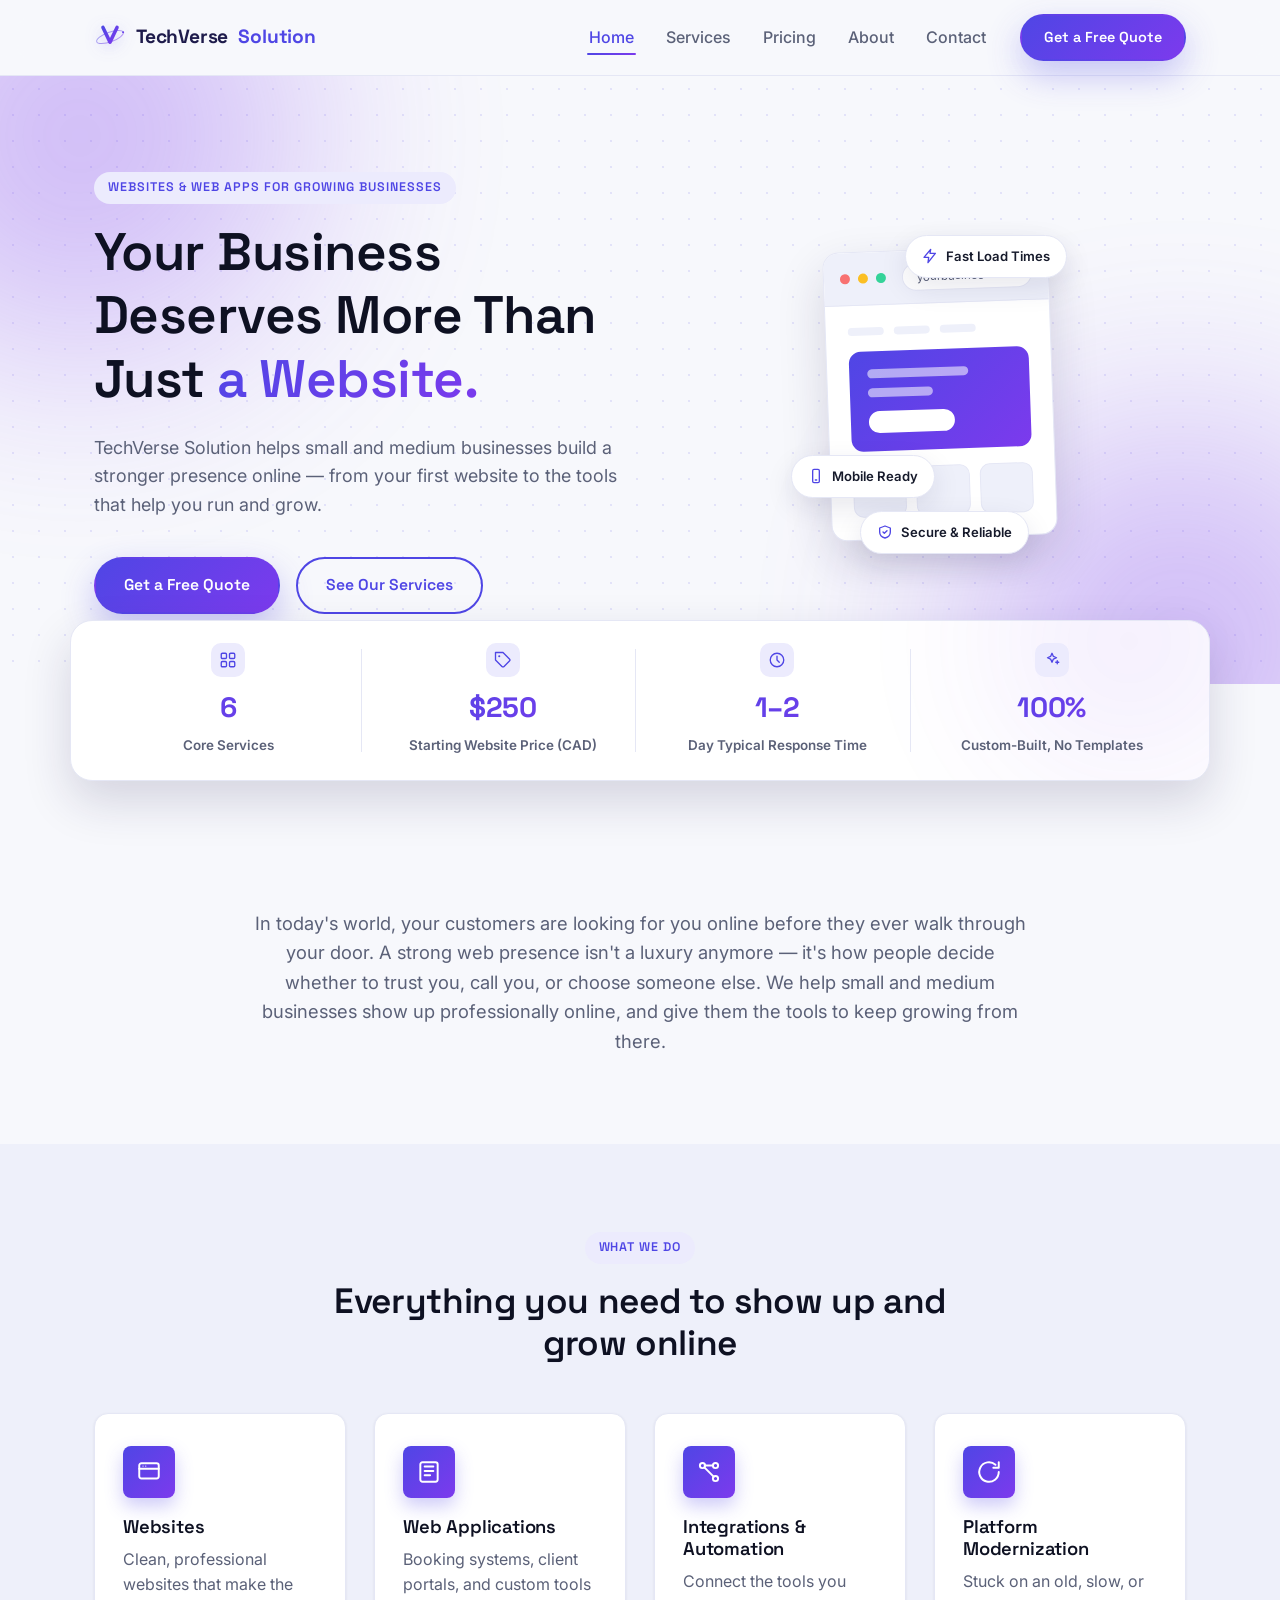
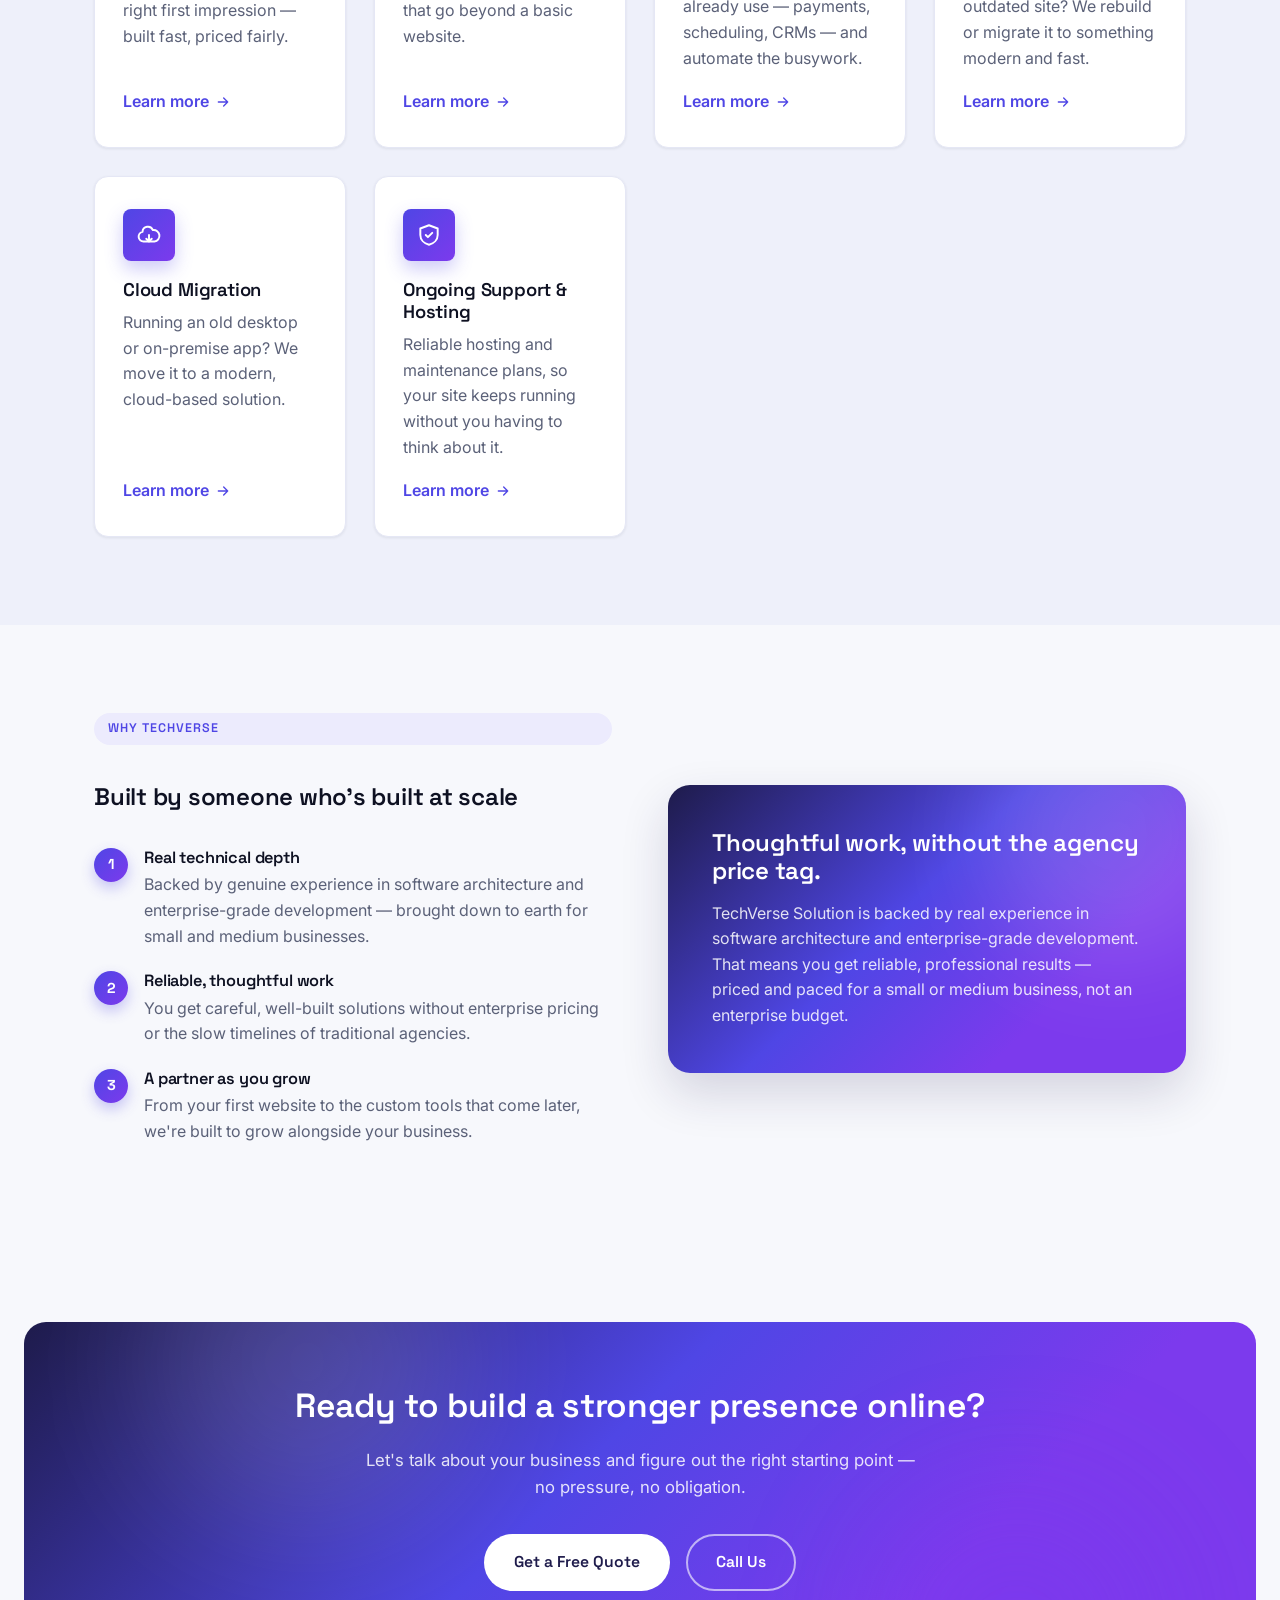
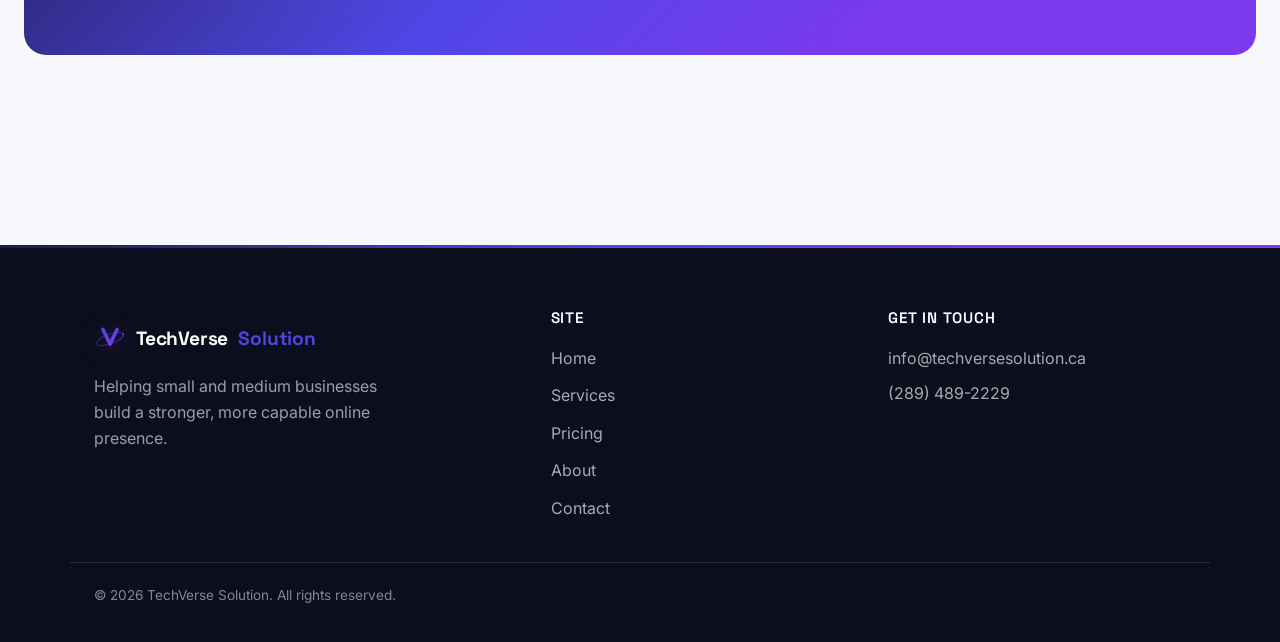
==== index.html @ d1d27abf "Initial commit: TechVerse Solution marketing site Static HTML/CSS/JS site with home, services, prici" ====
<!DOCTYPE html>
<html lang="en">
<head>
<meta charset="UTF-8" />
<script>document.documentElement.classList.add('js');</script>
<meta name="viewport" content="width=device-width, initial-scale=1.0" />
<title>TechVerse Solution | Websites &amp; Web Apps for Small Businesses</title>
<meta name="description" content="TechVerse Solution helps small and medium businesses build a stronger online presence — from professional websites to booking systems, integrations, and ongoing support." />
<link rel="preconnect" href="https://fonts.googleapis.com" />
<link rel="preconnect" href="https://fonts.gstatic.com" crossorigin />
<link href="https://fonts.googleapis.com/css2?family=Inter:wght@400;500;600;700&family=Space+Grotesk:wght@500;600;700&display=swap" rel="stylesheet" />
<link rel="stylesheet" href="css/styles.css" />
<link rel="icon" type="image/svg+xml" href="favicon.svg" />
</head>
<body>

<svg width="0" height="0" style="position:absolute" aria-hidden="true"><defs><linearGradient id="tvGrad" x1="0" y1="0" x2="1" y2="1"><stop offset="0%" stop-color="#4f46e5"/><stop offset="100%" stop-color="#7c3aed"/></linearGradient></defs></svg>

<header class="site-header">
  <div class="container header-inner">
    <a href="index.html" class="logo"><svg class="logo-icon" viewBox="0 0 100 100" fill="none" aria-hidden="true"><ellipse cx="50" cy="50" rx="44" ry="15" transform="rotate(-20 50 50)" stroke="url(#tvGrad)" stroke-width="3" opacity="0.5"/><circle cx="91" cy="35" r="3.2" fill="url(#tvGrad)"/><path d="M28,20 L50,66 L72,20" stroke="url(#tvGrad)" stroke-width="11" stroke-linecap="round" stroke-linejoin="round"/></svg>TechVerse <span>Solution</span></a>
    <button class="nav-toggle" id="navToggle" aria-label="Toggle navigation" aria-expanded="false">
      <span></span><span></span><span></span>
    </button>
    <nav class="site-nav" id="siteNav">
      <ul>
        <li><a href="index.html" class="active" aria-current="page">Home</a></li>
        <li><a href="services.html">Services</a></li>
        <li><a href="pricing.html">Pricing</a></li>
        <li><a href="about.html">About</a></li>
        <li><a href="contact.html">Contact</a></li>
      </ul>
      <a href="contact.html" class="btn btn-primary nav-cta">Get a Free Quote</a>
    </nav>
  </div>
</header>

<main>

  <!-- Hero -->
  <section class="hero">
    <div class="container hero-grid">
      <div class="hero-copy">
        <span class="eyebrow">Websites &amp; Web Apps for Growing Businesses</span>
        <h1>Your Business Deserves More Than Just <span class="text-gradient">a Website.</span></h1>
        <p class="lead">TechVerse Solution helps small and medium businesses build a stronger presence online — from your first website to the tools that help you run and grow.</p>
        <div class="cta-row">
          <a href="contact.html" class="btn btn-primary">Get a Free Quote</a>
          <a href="services.html" class="btn btn-secondary">See Our Services</a>
        </div>
      </div>
      <div class="hero-visual">
        <div class="browser-mock">
          <div class="browser-bar">
            <span class="dot dot-red"></span><span class="dot dot-yellow"></span><span class="dot dot-green"></span>
            <div class="browser-url">yourbusiness.com</div>
          </div>
          <div class="browser-body">
            <div class="mock-nav"><span></span><span></span><span></span></div>
            <div class="mock-hero">
              <div class="mock-line w-70"></div>
              <div class="mock-line w-50"></div>
              <div class="mock-btn"></div>
            </div>
            <div class="mock-grid">
              <div class="mock-card"></div>
              <div class="mock-card"></div>
              <div class="mock-card"></div>
            </div>
          </div>
        </div>
        <span class="floating-chip chip-1">
          <svg viewBox="0 0 24 24" fill="none" stroke="currentColor" stroke-width="2" stroke-linecap="round" stroke-linejoin="round"><path d="M13 2 3 14h7l-1 8 11-14h-8l1-6Z"/></svg>
          Fast Load Times
        </span>
        <span class="floating-chip chip-2">
          <svg viewBox="0 0 24 24" fill="none" stroke="currentColor" stroke-width="2" stroke-linecap="round" stroke-linejoin="round"><rect x="7" y="2" width="10" height="20" rx="2"/><path d="M11 18h2"/></svg>
          Mobile Ready
        </span>
        <span class="floating-chip chip-3">
          <svg viewBox="0 0 24 24" fill="none" stroke="currentColor" stroke-width="2" stroke-linecap="round" stroke-linejoin="round"><path d="M12 3 4 6v6c0 4.4 3.4 7.9 8 9 4.6-1.1 8-4.6 8-9V6l-8-3Z"/><path d="m9 12 2 2 4-4"/></svg>
          Secure &amp; Reliable
        </span>
      </div>
    </div>
  </section>

  <!-- Stats strip -->
  <section class="stats-strip">
    <div class="container stats-grid">
      <div class="stat">
        <div class="stat-icon">
          <svg viewBox="0 0 24 24" fill="none" stroke="currentColor" stroke-width="1.8" stroke-linecap="round" stroke-linejoin="round"><rect x="3" y="3" width="7" height="7" rx="1.5"/><rect x="14" y="3" width="7" height="7" rx="1.5"/><rect x="3" y="14" width="7" height="7" rx="1.5"/><rect x="14" y="14" width="7" height="7" rx="1.5"/></svg>
        </div>
        <span class="stat-num">6</span>
        <span class="stat-label">Core Services</span>
      </div>
      <div class="stat">
        <div class="stat-icon">
          <svg viewBox="0 0 24 24" fill="none" stroke="currentColor" stroke-width="1.8" stroke-linecap="round" stroke-linejoin="round"><path d="m20.59 13.41-7.17 7.17a2 2 0 0 1-2.83 0L2 12V2h10l8.59 8.59a2 2 0 0 1 0 2.82Z"/><circle cx="7" cy="7" r="1.4" fill="currentColor" stroke="none"/></svg>
        </div>
        <span class="stat-num">$250</span>
        <span class="stat-label">Starting Website Price (CAD)</span>
      </div>
      <div class="stat">
        <div class="stat-icon">
          <svg viewBox="0 0 24 24" fill="none" stroke="currentColor" stroke-width="1.8" stroke-linecap="round" stroke-linejoin="round"><circle cx="12" cy="12" r="9"/><path d="M12 7v5l3 3"/></svg>
        </div>
        <span class="stat-num">1–2</span>
        <span class="stat-label">Day Typical Response Time</span>
      </div>
      <div class="stat">
        <div class="stat-icon">
          <svg viewBox="0 0 24 24" fill="none" stroke="currentColor" stroke-width="1.8" stroke-linecap="round" stroke-linejoin="round"><path d="m12 3 1.9 4.3L18 9l-4.1 1.7L12 15l-1.9-4.3L6 9l4.1-1.7L12 3Z"/><path d="M19 13v4M17 15h4"/></svg>
        </div>
        <span class="stat-num">100%</span>
        <span class="stat-label">Custom-Built, No Templates</span>
      </div>
    </div>
  </section>

  <!-- Intro -->
  <section class="intro">
    <div class="container">
      <p>In today's world, your customers are looking for you online before they ever walk through your door. A strong web presence isn't a luxury anymore — it's how people decide whether to trust you, call you, or choose someone else. We help small and medium businesses show up professionally online, and give them the tools to keep growing from there.</p>
    </div>
  </section>

  <!-- Services overview -->
  <section class="section-alt">
    <div class="container">
      <div class="section-head">
        <span class="eyebrow">What We Do</span>
        <h2>Everything you need to show up and grow online</h2>
      </div>
      <div class="card-grid">

        <a href="services.html#website-design" class="card">
          <div class="card-icon">
            <svg viewBox="0 0 24 24" fill="none" stroke="currentColor" stroke-width="1.8" stroke-linecap="round" stroke-linejoin="round"><rect x="3" y="4" width="18" height="14" rx="2"/><path d="M3 9h18"/><circle cx="6.5" cy="6.5" r="0.6" fill="currentColor" stroke="none"/><circle cx="9" cy="6.5" r="0.6" fill="currentColor" stroke="none"/></svg>
          </div>
          <h3>Websites</h3>
          <p>Clean, professional websites that make the right first impression — built fast, priced fairly.</p>
          <span class="card-link">Learn more <svg viewBox="0 0 24 24" fill="none" stroke="currentColor" stroke-width="2" stroke-linecap="round" stroke-linejoin="round"><path d="M5 12h14M13 6l6 6-6 6"/></svg></span>
        </a>

        <a href="services.html#web-applications" class="card">
          <div class="card-icon">
            <svg viewBox="0 0 24 24" fill="none" stroke="currentColor" stroke-width="1.8" stroke-linecap="round" stroke-linejoin="round"><rect x="4" y="3" width="16" height="18" rx="2"/><path d="M8 7h8M8 11h8M8 15h5"/></svg>
          </div>
          <h3>Web Applications</h3>
          <p>Booking systems, client portals, and custom tools that go beyond a basic website.</p>
          <span class="card-link">Learn more <svg viewBox="0 0 24 24" fill="none" stroke="currentColor" stroke-width="2" stroke-linecap="round" stroke-linejoin="round"><path d="M5 12h14M13 6l6 6-6 6"/></svg></span>
        </a>

        <a href="services.html#integrations-automation" class="card">
          <div class="card-icon">
            <svg viewBox="0 0 24 24" fill="none" stroke="currentColor" stroke-width="1.8" stroke-linecap="round" stroke-linejoin="round"><circle cx="6" cy="6" r="2.4"/><circle cx="18" cy="18" r="2.4"/><path d="M7.7 7.7 16.3 16.3"/><circle cx="18" cy="6" r="2.4"/><path d="M8 6h7.6"/></svg>
          </div>
          <h3>Integrations &amp; Automation</h3>
          <p>Connect the tools you already use — payments, scheduling, CRMs — and automate the busywork.</p>
          <span class="card-link">Learn more <svg viewBox="0 0 24 24" fill="none" stroke="currentColor" stroke-width="2" stroke-linecap="round" stroke-linejoin="round"><path d="M5 12h14M13 6l6 6-6 6"/></svg></span>
        </a>

        <a href="services.html#modernization" class="card">
          <div class="card-icon">
            <svg viewBox="0 0 24 24" fill="none" stroke="currentColor" stroke-width="1.8" stroke-linecap="round" stroke-linejoin="round"><path d="M21 12a9 9 0 1 1-3-6.7"/><path d="M21 3v5h-5"/></svg>
          </div>
          <h3>Platform Modernization</h3>
          <p>Stuck on an old, slow, or outdated site? We rebuild or migrate it to something modern and fast.</p>
          <span class="card-link">Learn more <svg viewBox="0 0 24 24" fill="none" stroke="currentColor" stroke-width="2" stroke-linecap="round" stroke-linejoin="round"><path d="M5 12h14M13 6l6 6-6 6"/></svg></span>
        </a>

        <a href="services.html#cloud-migration" class="card">
          <div class="card-icon">
            <svg viewBox="0 0 24 24" fill="none" stroke="currentColor" stroke-width="1.8" stroke-linecap="round" stroke-linejoin="round"><path d="M7 18a4.5 4.5 0 0 1-1-8.9 5 5 0 0 1 9.6-1.7A4 4 0 0 1 17 18H7Z"/><path d="M12 12v6M9.5 15.5 12 18l2.5-2.5"/></svg>
          </div>
          <h3>Cloud Migration</h3>
          <p>Running an old desktop or on-premise app? We move it to a modern, cloud-based solution.</p>
          <span class="card-link">Learn more <svg viewBox="0 0 24 24" fill="none" stroke="currentColor" stroke-width="2" stroke-linecap="round" stroke-linejoin="round"><path d="M5 12h14M13 6l6 6-6 6"/></svg></span>
        </a>

        <a href="services.html#hosting-maintenance" class="card">
          <div class="card-icon">
            <svg viewBox="0 0 24 24" fill="none" stroke="currentColor" stroke-width="1.8" stroke-linecap="round" stroke-linejoin="round"><path d="M12 3 4 6v6c0 4.4 3.4 7.9 8 9 4.6-1.1 8-4.6 8-9V6l-8-3Z"/><path d="m9 12 2 2 4-4"/></svg>
          </div>
          <h3>Ongoing Support &amp; Hosting</h3>
          <p>Reliable hosting and maintenance plans, so your site keeps running without you having to think about it.</p>
          <span class="card-link">Learn more <svg viewBox="0 0 24 24" fill="none" stroke="currentColor" stroke-width="2" stroke-linecap="round" stroke-linejoin="round"><path d="M5 12h14M13 6l6 6-6 6"/></svg></span>
        </a>

      </div>
    </div>
  </section>

  <!-- Why TechVerse -->
  <section>
    <div class="container">
      <div class="why-block">
        <div class="why-list">
          <span class="eyebrow">Why TechVerse</span>
          <h2>Built by someone who's built at scale</h2>
          <div class="item">
            <span class="num">1</span>
            <div>
              <h4>Real technical depth</h4>
              <p>Backed by genuine experience in software architecture and enterprise-grade development — brought down to earth for small and medium businesses.</p>
            </div>
          </div>
          <div class="item">
            <span class="num">2</span>
            <div>
              <h4>Reliable, thoughtful work</h4>
              <p>You get careful, well-built solutions without enterprise pricing or the slow timelines of traditional agencies.</p>
            </div>
          </div>
          <div class="item">
            <span class="num">3</span>
            <div>
              <h4>A partner as you grow</h4>
              <p>From your first website to the custom tools that come later, we're built to grow alongside your business.</p>
            </div>
          </div>
        </div>
        <div class="panel">
          <h3>Thoughtful work, without the agency price tag.</h3>
          <p>TechVerse Solution is backed by real experience in software architecture and enterprise-grade development. That means you get reliable, professional results — priced and paced for a small or medium business, not an enterprise budget.</p>
        </div>
      </div>
    </div>
  </section>

  <!-- Closing CTA -->
  <section class="cta-section">
    <div class="cta-banner">
      <h2>Ready to build a stronger presence online?</h2>
      <p>Let's talk about your business and figure out the right starting point — no pressure, no obligation.</p>
      <div class="cta-row">
        <a href="contact.html" class="btn btn-on-dark">Get a Free Quote</a>
        <a href="tel:+12894892229" class="btn btn-outline-on-dark">Call Us</a>
      </div>
    </div>
  </section>

</main>

<footer class="site-footer">
  <div class="container footer-inner">
    <div class="footer-brand">
      <p class="logo"><svg class="logo-icon" viewBox="0 0 100 100" fill="none" aria-hidden="true"><ellipse cx="50" cy="50" rx="44" ry="15" transform="rotate(-20 50 50)" stroke="url(#tvGrad)" stroke-width="3" opacity="0.5"/><circle cx="91" cy="35" r="3.2" fill="url(#tvGrad)"/><path d="M28,20 L50,66 L72,20" stroke="url(#tvGrad)" stroke-width="11" stroke-linecap="round" stroke-linejoin="round"/></svg>TechVerse <span>Solution</span></p>
      <p>Helping small and medium businesses build a stronger, more capable online presence.</p>
    </div>
    <div class="footer-links">
      <h3>Site</h3>
      <ul>
        <li><a href="index.html">Home</a></li>
        <li><a href="services.html">Services</a></li>
        <li><a href="pricing.html">Pricing</a></li>
        <li><a href="about.html">About</a></li>
        <li><a href="contact.html">Contact</a></li>
      </ul>
    </div>
    <div class="footer-contact">
      <h3>Get in Touch</h3>
      <p><a href="mailto:info@techversesolution.ca">info@techversesolution.ca</a></p>
      <p><a href="tel:+12894892229">(289) 489-2229</a></p>
    </div>
  </div>
  <div class="footer-bottom container">
    <p>&copy; <span id="year"></span> TechVerse Solution. All rights reserved.</p>
  </div>
</footer>

<script src="js/main.js"></script>
</body>
</html>
---- css/styles.css ----
/* ============================================
   TechVerse Solution — Shared Stylesheet
   ============================================ */

:root {
  /* Colors */
  --color-bg: #f7f8fc;
  --color-bg-alt: #eef0fa;
  --color-surface: #ffffff;
  --color-text: #161a2b;
  --color-text-muted: #5b6178;

  --color-primary: #4f46e5;
  --color-primary-2: #7c3aed;
  --color-primary-dark: #1e1b4b;
  --color-primary-light: #ecebfd;

  --color-accent: var(--color-primary);
  --color-accent-2: var(--color-primary-2);
  --color-accent-dark: var(--color-primary);

  --color-border: #e5e7f5;

  --gradient-primary: linear-gradient(135deg, var(--color-primary), var(--color-primary-2));
  --gradient-accent: linear-gradient(135deg, var(--color-accent), var(--color-accent-2));
  --gradient-hero: linear-gradient(135deg, var(--color-primary-dark) 0%, var(--color-primary) 45%, var(--color-primary-2) 75%, var(--color-accent-2) 100%);

  --dark-bg: #0b0e1c;

  /* Type */
  --font-heading: "Space Grotesk", "Segoe UI", sans-serif;
  --font-body: "Inter", "Segoe UI", sans-serif;

  /* Layout */
  --container-width: 1140px;
  --radius-sm: 8px;
  --radius: 14px;
  --radius-lg: 22px;
  --shadow-sm: 0 1px 3px rgba(15, 23, 42, 0.08);
  --shadow: 0 10px 28px rgba(30, 27, 75, 0.1);
  --shadow-lg: 0 20px 48px rgba(30, 27, 75, 0.16);
  --shadow-glow-primary: 0 14px 34px rgba(79, 70, 229, 0.3);
  --shadow-glow-accent: 0 14px 34px rgba(79, 70, 229, 0.3);
  --header-height: 76px;
}

/* ---------- Reset ---------- */
*,
*::before,
*::after {
  box-sizing: border-box;
}

html {
  scroll-behavior: smooth;
  scroll-padding-top: calc(var(--header-height) + 16px);
}

body {
  margin: 0;
  font-family: var(--font-body);
  color: var(--color-text);
  background: var(--color-bg);
  line-height: 1.6;
  -webkit-font-smoothing: antialiased;
}

img {
  max-width: 100%;
  display: block;
}

a {
  color: inherit;
  text-decoration: none;
}

ul {
  margin: 0;
  padding: 0;
  list-style: none;
}

h1, h2, h3, h4 {
  font-family: var(--font-heading);
  font-weight: 600;
  line-height: 1.2;
  letter-spacing: -0.01em;
  margin: 0 0 0.6em;
  color: #0e1122;
}

p {
  margin: 0 0 1em;
}

button {
  font-family: inherit;
}

.container {
  width: 100%;
  max-width: var(--container-width);
  margin: 0 auto;
  padding: 0 24px;
}

section {
  padding: 88px 0;
}

.section-alt {
  background: var(--color-bg-alt);
}

.section-head {
  max-width: 680px;
  margin: 0 auto 48px;
  text-align: center;
}

.section-head h2 {
  font-size: clamp(1.6rem, 3vw, 2.2rem);
}

.section-head p {
  color: var(--color-text-muted);
  font-size: 1.05rem;
  margin-bottom: 0;
}

.eyebrow {
  display: inline-block;
  font-family: var(--font-heading);
  font-size: 0.78rem;
  font-weight: 600;
  letter-spacing: 0.08em;
  text-transform: uppercase;
  color: var(--color-primary);
  background: var(--color-primary-light);
  padding: 6px 14px;
  border-radius: 999px;
  margin-bottom: 16px;
}

.text-gradient {
  background: var(--gradient-primary);
  -webkit-background-clip: text;
  background-clip: text;
  color: transparent;
}

/* ---------- Reveal-on-scroll (progressive enhancement) ---------- */
.js .reveal {
  opacity: 0;
  transform: translateY(28px);
  transition: opacity 0.7s cubic-bezier(0.16, 1, 0.3, 1), transform 0.7s cubic-bezier(0.16, 1, 0.3, 1);
}

.js .reveal.is-visible {
  opacity: 1;
  transform: translateY(0);
}

@media (prefers-reduced-motion: reduce) {
  *, *::before, *::after {
    animation-duration: 0.01ms !important;
    animation-iteration-count: 1 !important;
    transition-duration: 0.01ms !important;
    scroll-behavior: auto !important;
  }
}

/* ---------- Buttons ---------- */
.btn {
  position: relative;
  isolation: isolate;
  overflow: hidden;
  display: inline-flex;
  align-items: center;
  justify-content: center;
  gap: 8px;
  padding: 14px 28px;
  border-radius: 999px;
  font-family: var(--font-heading);
  font-weight: 600;
  font-size: 0.98rem;
  border: 2px solid transparent;
  cursor: pointer;
  transition: transform 0.15s ease, box-shadow 0.15s ease, background 0.15s ease, color 0.15s ease, border-color 0.15s ease;
  white-space: nowrap;
}

.btn::after {
  content: "";
  position: absolute;
  top: 0;
  left: -75%;
  width: 50%;
  height: 100%;
  background: linear-gradient(120deg, transparent, rgba(255, 255, 255, 0.55), transparent);
  transform: skewX(-20deg);
  transition: left 0.65s ease;
  z-index: 1;
}

.btn:hover::after {
  left: 130%;
}

.btn:hover {
  transform: translateY(-2px);
}

.btn-primary {
  background: var(--gradient-accent);
  color: #ffffff;
  box-shadow: var(--shadow-glow-accent);
}

.btn-primary:hover {
  box-shadow: 0 18px 40px rgba(79, 70, 229, 0.38);
}

.btn-secondary {
  background: transparent;
  color: var(--color-primary);
  border-color: var(--color-primary);
}

.btn-secondary:hover {
  background: var(--color-primary);
  color: #ffffff;
  box-shadow: var(--shadow-glow-primary);
}

.btn-on-dark {
  background: #ffffff;
  color: var(--color-primary-dark);
}

.btn-on-dark:hover {
  background: var(--color-bg-alt);
}

.btn-outline-on-dark {
  background: transparent;
  color: #ffffff;
  border-color: rgba(255, 255, 255, 0.6);
}

.btn-outline-on-dark:hover {
  background: rgba(255, 255, 255, 0.12);
  border-color: #ffffff;
}

.btn-block {
  width: 100%;
}

.cta-row {
  display: flex;
  flex-wrap: wrap;
  gap: 16px;
}

/* ---------- Header ---------- */
.site-header {
  position: sticky;
  top: 0;
  z-index: 100;
  background: rgba(247, 248, 252, 0.86);
  backdrop-filter: saturate(180%) blur(14px);
  border-bottom: 1px solid var(--color-border);
  height: var(--header-height);
  display: flex;
  align-items: center;
}

.header-inner {
  display: flex;
  align-items: center;
  justify-content: space-between;
  gap: 24px;
}

.logo {
  display: flex;
  align-items: center;
  gap: 10px;
  font-family: var(--font-heading);
  font-weight: 700;
  font-size: 1.2rem;
  color: var(--color-primary-dark);
  letter-spacing: -0.01em;
}

.logo span {
  color: var(--color-accent-dark);
}

.logo-icon {
  width: 32px;
  height: 32px;
  flex-shrink: 0;
  filter: drop-shadow(0 3px 8px rgba(79, 70, 229, 0.3));
}

.site-footer .logo-icon {
  filter: drop-shadow(0 4px 12px rgba(124, 58, 237, 0.45));
}

.site-nav {
  display: flex;
  align-items: center;
  gap: 32px;
}

.site-nav ul {
  display: flex;
  gap: 28px;
}

.site-nav a:not(.btn) {
  position: relative;
  font-weight: 500;
  color: var(--color-text-muted);
  padding: 8px 2px;
  transition: color 0.15s ease;
}

.site-nav a:not(.btn)::after {
  content: "";
  position: absolute;
  left: 0;
  right: 100%;
  bottom: 0;
  height: 2px;
  border-radius: 2px;
  background: var(--gradient-accent);
  transition: right 0.25s ease;
}

.site-nav a:not(.btn):hover {
  color: var(--color-primary);
}

.site-nav a:not(.btn):hover::after {
  right: 0;
}

.site-nav a.active {
  color: var(--color-primary);
}

.site-nav a.active::after {
  right: 0;
}

.nav-cta {
  padding: 10px 22px;
  font-size: 0.9rem;
}

.nav-toggle {
  display: none;
  flex-direction: column;
  justify-content: center;
  gap: 5px;
  width: 40px;
  height: 40px;
  background: none;
  border: none;
  cursor: pointer;
  padding: 0;
}

.nav-toggle span {
  display: block;
  height: 2px;
  width: 100%;
  background: var(--color-primary-dark);
  border-radius: 2px;
  transition: transform 0.2s ease, opacity 0.2s ease;
}

.nav-toggle[aria-expanded="true"] span:nth-child(1) {
  transform: translateY(7px) rotate(45deg);
}

.nav-toggle[aria-expanded="true"] span:nth-child(2) {
  opacity: 0;
}

.nav-toggle[aria-expanded="true"] span:nth-child(3) {
  transform: translateY(-7px) rotate(-45deg);
}

/* ---------- Hero ---------- */
.hero {
  position: relative;
  overflow: hidden;
  padding: 96px 0 0;
  background:
    radial-gradient(circle, rgba(79, 70, 229, 0.12) 1px, transparent 1px) 0 0 / 26px 26px,
    var(--color-bg);
}

.hero::before,
.hero::after {
  content: "";
  position: absolute;
  width: 440px;
  height: 440px;
  border-radius: 50%;
  filter: blur(110px);
  opacity: 0.32;
  z-index: 0;
  pointer-events: none;
}

.hero::before {
  background: var(--color-primary-2);
  top: -160px;
  left: -140px;
}

.hero::after {
  background: var(--color-accent-2);
  bottom: -180px;
  right: -120px;
}

.hero .container {
  position: relative;
  z-index: 1;
}

.hero-grid {
  display: grid;
  grid-template-columns: 1.05fr 0.95fr;
  gap: 56px;
  align-items: center;
  padding-bottom: 70px;
}

.hero-copy h1 {
  font-size: clamp(2.1rem, 4.2vw, 3.3rem);
  margin-bottom: 0.45em;
}

.hero-copy .lead {
  font-size: 1.12rem;
  color: var(--color-text-muted);
  margin-bottom: 2.1em;
  max-width: 540px;
}

/* Hero visual: abstract browser mockup + floating chips */
.hero-visual {
  position: relative;
  max-width: 460px;
  margin: 0 auto;
}

.browser-mock {
  background: var(--color-surface);
  border-radius: 16px;
  border: 1px solid var(--color-border);
  box-shadow: var(--shadow-lg);
  overflow: hidden;
  transform: rotate(-2deg);
}

.browser-bar {
  display: flex;
  align-items: center;
  gap: 8px;
  padding: 12px 16px;
  background: var(--color-bg-alt);
  border-bottom: 1px solid var(--color-border);
}

.browser-bar .dot {
  width: 10px;
  height: 10px;
  border-radius: 50%;
}

.dot-red { background: #f87171; }
.dot-yellow { background: #fbbf24; }
.dot-green { background: #34d399; }

.browser-url {
  margin-left: 8px;
  background: #ffffff;
  border: 1px solid var(--color-border);
  border-radius: 999px;
  padding: 4px 14px;
  font-size: 0.72rem;
  color: var(--color-text-muted);
}

.browser-body {
  padding: 22px;
  display: flex;
  flex-direction: column;
  gap: 16px;
}

.mock-nav {
  display: flex;
  gap: 10px;
}

.mock-nav span {
  width: 36px;
  height: 8px;
  border-radius: 4px;
  background: var(--color-bg-alt);
}

.mock-hero {
  display: flex;
  flex-direction: column;
  gap: 10px;
  padding: 18px;
  border-radius: 12px;
  background: var(--gradient-primary);
}

.mock-line {
  height: 9px;
  border-radius: 6px;
  background: rgba(255, 255, 255, 0.55);
}

.mock-line.w-70 { width: 70%; }
.mock-line.w-50 { width: 45%; }

.mock-btn {
  width: 86px;
  height: 22px;
  border-radius: 999px;
  background: #ffffff;
  margin-top: 4px;
}

.mock-grid {
  display: grid;
  grid-template-columns: repeat(3, 1fr);
  gap: 10px;
}

.mock-card {
  height: 50px;
  border-radius: 10px;
  background: var(--color-bg-alt);
  border: 1px solid var(--color-border);
}

@keyframes float {
  0%, 100% { transform: translateY(0); }
  50% { transform: translateY(-14px); }
}

.floating-chip {
  position: absolute;
  display: inline-flex;
  align-items: center;
  gap: 8px;
  background: var(--color-surface);
  border: 1px solid var(--color-border);
  padding: 10px 16px;
  border-radius: 999px;
  box-shadow: var(--shadow);
  font-size: 0.82rem;
  font-weight: 600;
  color: var(--color-text);
  animation: float 5s ease-in-out infinite;
  white-space: nowrap;
}

.floating-chip svg {
  width: 16px;
  height: 16px;
  color: var(--color-accent-dark);
  flex-shrink: 0;
}

.chip-1 { top: -14px; right: -14px; animation-delay: 0s; }
.chip-2 { bottom: 40px; left: -36px; animation-delay: 1.1s; }
.chip-3 { bottom: -16px; right: 24px; animation-delay: 2.2s; }

/* ---------- Stats strip ---------- */
.stats-strip {
  padding: 0 0 40px;
  position: relative;
  z-index: 2;
}

.stats-grid {
  display: grid;
  grid-template-columns: repeat(4, 1fr);
  gap: 8px;
  background: var(--color-surface);
  border: 1px solid var(--color-border);
  border-radius: var(--radius-lg);
  padding: 22px 24px;
  box-shadow: var(--shadow-lg);
  margin-top: -64px;
  position: relative;
  overflow: hidden;
}

.stats-grid::before {
  content: "";
  position: absolute;
  width: 280px;
  height: 280px;
  border-radius: 50%;
  background: var(--color-primary-2);
  opacity: 0.08;
  filter: blur(80px);
  top: -120px;
  right: -60px;
  pointer-events: none;
}

.stat {
  position: relative;
  text-align: center;
  padding: 0 16px;
  border-radius: var(--radius);
  transition: background 0.25s ease, transform 0.25s ease;
}

.stat:not(:last-child)::after {
  content: "";
  position: absolute;
  top: 6px;
  bottom: 6px;
  right: 0;
  width: 1px;
  background: var(--color-border);
}

.stat:hover {
  background: var(--color-primary-light);
  transform: translateY(-3px);
}

.stat-icon {
  width: 34px;
  height: 34px;
  margin: 0 auto 8px;
  border-radius: 10px;
  display: flex;
  align-items: center;
  justify-content: center;
  background: var(--color-primary-light);
  color: var(--color-primary);
  transition: transform 0.25s ease, background 0.25s ease, color 0.25s ease, box-shadow 0.25s ease;
}

.stat-icon svg {
  width: 18px;
  height: 18px;
}

.stat:hover .stat-icon {
  background: var(--gradient-primary);
  color: #ffffff;
  transform: scale(1.08) rotate(-4deg);
  box-shadow: 0 8px 18px rgba(79, 70, 229, 0.32);
}

.stat-num {
  display: block;
  font-family: var(--font-heading);
  font-weight: 700;
  font-size: 1.75rem;
  letter-spacing: -0.01em;
  background: var(--gradient-primary);
  -webkit-background-clip: text;
  background-clip: text;
  color: transparent;
  margin-bottom: 2px;
}

.stat-label {
  font-size: 0.84rem;
  font-weight: 600;
  color: var(--color-text-muted);
}

/* ---------- Cards ---------- */
.card-grid {
  display: grid;
  grid-template-columns: repeat(auto-fit, minmax(240px, 1fr));
  gap: 28px;
}

.card {
  background: var(--color-surface);
  border: 1px solid var(--color-border);
  border-radius: var(--radius);
  padding: 32px 28px;
  box-shadow: var(--shadow-sm);
  transition: transform 0.25s ease, box-shadow 0.25s ease, border-color 0.25s ease;
  display: flex;
  flex-direction: column;
  height: 100%;
}

.card:hover {
  transform: translateY(-6px);
  box-shadow: var(--shadow-glow-primary);
  border-color: transparent;
}

.card-icon {
  width: 52px;
  height: 52px;
  border-radius: var(--radius-sm);
  background: var(--gradient-primary);
  color: #ffffff;
  display: flex;
  align-items: center;
  justify-content: center;
  margin-bottom: 18px;
  box-shadow: 0 8px 18px rgba(79, 70, 229, 0.28);
  transition: transform 0.25s ease;
}

.card-icon svg {
  width: 26px;
  height: 26px;
}

.card:hover .card-icon {
  transform: scale(1.08) rotate(-4deg);
}

.card h3 {
  font-size: 1.15rem;
  margin-bottom: 0.5em;
}

.card p {
  color: var(--color-text-muted);
  margin-bottom: 0;
}

.card > p:first-of-type {
  flex-grow: 1;
}

.card .quote-price {
  color: var(--color-primary);
  font-weight: 700;
  font-family: var(--font-heading);
  font-size: 1.05rem;
  margin: 10px 0 4px;
}

.card .btn {
  margin-top: 18px;
}

.card-link {
  margin-top: 18px;
  font-weight: 600;
  color: var(--color-accent-dark);
  display: inline-flex;
  align-items: center;
  gap: 6px;
}

.card-link svg {
  width: 16px;
  height: 16px;
  transition: transform 0.15s ease;
}

.card:hover .card-link svg {
  transform: translateX(3px);
}

/* ---------- Intro / Text blocks ---------- */
.intro {
  text-align: center;
}

.intro .container {
  max-width: 820px;
}

.intro p {
  font-size: 1.15rem;
  color: var(--color-text-muted);
  margin: 0;
}

/* ---------- Why block ---------- */
.why-block {
  display: grid;
  grid-template-columns: 1fr 1fr;
  gap: 56px;
  align-items: center;
}

.why-block .panel {
  position: relative;
  overflow: hidden;
  background: var(--gradient-hero);
  color: #ffffff;
  border-radius: var(--radius-lg);
  padding: 44px;
  box-shadow: var(--shadow-lg);
}

.why-block .panel::before {
  content: "";
  position: absolute;
  width: 260px;
  height: 260px;
  border-radius: 50%;
  background: rgba(255, 255, 255, 0.14);
  filter: blur(50px);
  top: -80px;
  right: -60px;
}

.why-block .panel h3,
.why-block .panel p {
  position: relative;
}

.why-block .panel h3 {
  color: #ffffff;
  font-size: 1.5rem;
}

.why-block .panel p {
  color: rgba(255, 255, 255, 0.85);
  margin-bottom: 0;
}

.why-list {
  display: flex;
  flex-direction: column;
  gap: 22px;
}

.why-list .item {
  display: flex;
  gap: 16px;
  align-items: flex-start;
}

.why-list .item .num {
  flex-shrink: 0;
  width: 34px;
  height: 34px;
  border-radius: 50%;
  background: var(--gradient-primary);
  color: #ffffff;
  font-family: var(--font-heading);
  font-weight: 700;
  font-size: 0.9rem;
  display: flex;
  align-items: center;
  justify-content: center;
  box-shadow: 0 6px 14px rgba(79, 70, 229, 0.3);
}

.why-list .item h4 {
  font-size: 1.02rem;
  margin-bottom: 0.3em;
}

.why-list .item p {
  color: var(--color-text-muted);
  margin-bottom: 0;
}

/* ---------- Closing CTA banner ---------- */
.cta-banner {
  position: relative;
  overflow: hidden;
  background: var(--gradient-hero);
  color: #ffffff;
  text-align: center;
  border-radius: var(--radius-lg);
  padding: 64px 40px;
  margin: 0 24px;
}

.cta-banner::before {
  content: "";
  position: absolute;
  width: 320px;
  height: 320px;
  border-radius: 50%;
  background: rgba(255, 255, 255, 0.12);
  filter: blur(70px);
  top: -120px;
  left: 10%;
}

.cta-banner::after {
  content: "";
  position: absolute;
  width: 280px;
  height: 280px;
  border-radius: 50%;
  background: rgba(124, 58, 237, 0.25);
  filter: blur(70px);
  bottom: -120px;
  right: 8%;
}

.cta-banner h2,
.cta-banner p,
.cta-banner .cta-row {
  position: relative;
  z-index: 1;
}

.cta-banner h2 {
  color: #ffffff;
  font-size: clamp(1.5rem, 3vw, 2.1rem);
}

.cta-banner p {
  color: rgba(255, 255, 255, 0.85);
  max-width: 560px;
  margin: 0 auto 2em;
  font-size: 1.05rem;
}

.cta-banner .cta-row {
  justify-content: center;
}

.cta-section {
  padding: 90px 0;
}

/* ---------- Service detail rows (Services page) ---------- */
main {
  counter-reset: service;
}

.service-row {
  counter-increment: service;
  position: relative;
  display: grid;
  grid-template-columns: 88px 1fr;
  gap: 28px;
  padding: 40px 0;
  border-bottom: 1px solid var(--color-border);
  scroll-margin-top: calc(var(--header-height) + 16px);
}

.service-row::after {
  content: "0" counter(service);
  position: absolute;
  right: 4px;
  top: 34px;
  font-family: var(--font-heading);
  font-weight: 700;
  font-size: 3.2rem;
  color: var(--color-border);
  line-height: 1;
  z-index: 0;
  pointer-events: none;
}

@media (max-width: 900px) {
  .service-row::after {
    display: none;
  }
}

.service-row:last-child {
  border-bottom: none;
}

.service-row .card-icon {
  width: 64px;
  height: 64px;
}

.service-row .card-icon svg {
  width: 30px;
  height: 30px;
}

.service-row:hover .card-icon {
  transform: scale(1.08) rotate(-4deg);
}

.service-row h3 {
  font-size: 1.4rem;
  margin-bottom: 0.4em;
  position: relative;
}

.service-row .desc {
  color: var(--color-text-muted);
  margin-bottom: 1em;
  position: relative;
}

.service-row .features {
  display: grid;
  grid-template-columns: repeat(auto-fit, minmax(200px, 1fr));
  gap: 10px 24px;
  margin-bottom: 1.2em;
  position: relative;
}

.service-row .features li {
  display: flex;
  align-items: flex-start;
  gap: 10px;
  color: var(--color-text);
  font-size: 0.96rem;
}

.service-row .features li svg {
  width: 18px;
  height: 18px;
  flex-shrink: 0;
  color: var(--color-accent);
  margin-top: 2px;
}

.service-note {
  position: relative;
  display: inline-flex;
  align-items: center;
  gap: 8px;
  font-weight: 600;
  color: var(--color-primary);
  font-size: 0.95rem;
}

/* ---------- Pricing ---------- */
.pricing-table-wrap {
  overflow-x: auto;
  background: var(--color-surface);
  border: 1px solid var(--color-border);
  border-radius: var(--radius);
  box-shadow: var(--shadow-sm);
}

table.pricing-table {
  width: 100%;
  border-collapse: collapse;
  min-width: 560px;
}

table.pricing-table th,
table.pricing-table td {
  text-align: left;
  padding: 20px 24px;
  border-bottom: 1px solid var(--color-border);
}

table.pricing-table thead th {
  font-family: var(--font-heading);
  font-size: 0.85rem;
  text-transform: uppercase;
  letter-spacing: 0.04em;
  color: var(--color-text-muted);
  background: var(--color-bg-alt);
}

table.pricing-table tbody tr {
  transition: background 0.15s ease;
}

table.pricing-table tbody tr:hover {
  background: var(--color-bg-alt);
}

table.pricing-table tbody tr:last-child td {
  border-bottom: none;
}

table.pricing-table td.price {
  font-family: var(--font-heading);
  font-weight: 600;
  color: var(--color-primary);
  white-space: nowrap;
}

.tier-grid {
  display: grid;
  grid-template-columns: repeat(auto-fit, minmax(260px, 1fr));
  gap: 28px;
}

.tier-card {
  background: var(--color-surface);
  border: 1px solid var(--color-border);
  border-radius: var(--radius);
  padding: 36px 30px;
  box-shadow: var(--shadow-sm);
  display: flex;
  flex-direction: column;
  position: relative;
  transition: transform 0.25s ease, box-shadow 0.25s ease;
}

.tier-card:hover {
  transform: translateY(-6px);
  box-shadow: var(--shadow);
}

.tier-card.featured {
  border: 2px solid transparent;
  background:
    linear-gradient(var(--color-surface), var(--color-surface)) padding-box,
    var(--gradient-primary) border-box;
  box-shadow: var(--shadow-glow-primary);
  transform: scale(1.03);
}

.tier-card.featured:hover {
  transform: scale(1.03) translateY(-6px);
}

.tier-badge {
  position: absolute;
  top: -14px;
  left: 30px;
  background: var(--gradient-accent);
  color: #ffffff;
  font-family: var(--font-heading);
  font-size: 0.75rem;
  font-weight: 600;
  letter-spacing: 0.03em;
  padding: 5px 14px;
  border-radius: 999px;
  box-shadow: 0 6px 14px rgba(79, 70, 229, 0.35);
}

.tier-card h3 {
  font-size: 1.2rem;
  margin-bottom: 0.2em;
}

.tier-price {
  font-family: var(--font-heading);
  font-weight: 700;
  font-size: 1.7rem;
  color: var(--color-primary);
  margin-bottom: 0.7em;
}

.tier-price span {
  font-size: 0.95rem;
  font-weight: 500;
  color: var(--color-text-muted);
}

.tier-card ul {
  display: flex;
  flex-direction: column;
  gap: 12px;
  margin-bottom: 1.6em;
  flex-grow: 1;
}

.tier-card ul li {
  display: flex;
  align-items: flex-start;
  gap: 10px;
  font-size: 0.96rem;
  color: var(--color-text);
}

.tier-card ul li svg {
  width: 18px;
  height: 18px;
  flex-shrink: 0;
  color: var(--color-accent);
  margin-top: 2px;
}

.pricing-note {
  text-align: center;
  color: var(--color-text-muted);
  margin-top: 32px;
  font-size: 0.95rem;
}

/* ---------- About page ---------- */
.apart-grid {
  display: grid;
  grid-template-columns: repeat(auto-fit, minmax(240px, 1fr));
  gap: 28px;
  margin-top: 40px;
}

.story-block {
  max-width: 780px;
  margin: 0 auto;
  text-align: center;
}

.story-block p {
  font-size: 1.1rem;
  color: var(--color-text-muted);
}

/* ---------- Contact page ---------- */
.contact-methods {
  max-width: 700px;
  margin: 0 auto;
}

/* ---------- Footer ---------- */
.site-footer {
  position: relative;
  background: var(--dark-bg);
  color: rgba(255, 255, 255, 0.75);
  margin-top: 100px;
}

.site-footer::before {
  content: "";
  position: absolute;
  top: 0;
  left: 0;
  right: 0;
  height: 3px;
  background: var(--gradient-hero);
}

.footer-inner {
  display: grid;
  grid-template-columns: 1.4fr 1fr 1fr;
  gap: 40px;
  padding: 64px 24px 40px;
}

.site-footer .logo {
  color: #ffffff;
}

.footer-brand p {
  color: rgba(255, 255, 255, 0.6);
  max-width: 320px;
  margin-top: 14px;
}

.footer-links h3,
.footer-contact h3 {
  color: #ffffff;
  font-size: 0.95rem;
  text-transform: uppercase;
  letter-spacing: 0.05em;
  margin-bottom: 18px;
}

.footer-links ul {
  display: flex;
  flex-direction: column;
  gap: 12px;
}

.footer-links a,
.footer-contact a {
  color: rgba(255, 255, 255, 0.65);
  transition: color 0.15s ease;
}

.footer-links a:hover,
.footer-contact a:hover {
  color: #ffffff;
}

.footer-contact p {
  margin-bottom: 10px;
}

.footer-bottom {
  border-top: 1px solid rgba(255, 255, 255, 0.12);
  padding: 22px 24px;
  font-size: 0.85rem;
  color: rgba(255, 255, 255, 0.5);
  display: flex;
  justify-content: space-between;
  flex-wrap: wrap;
  gap: 8px;
}

.footer-bottom a {
  color: rgba(255, 255, 255, 0.6);
}

.footer-bottom a:hover {
  color: #ffffff;
}

/* ---------- Page header (non-home pages) ---------- */
.page-hero {
  position: relative;
  overflow: hidden;
  padding: 72px 0 56px;
  text-align: center;
  background:
    radial-gradient(circle, rgba(79, 70, 229, 0.12) 1px, transparent 1px) 0 0 / 26px 26px,
    var(--color-bg);
}

.page-hero::before {
  content: "";
  position: absolute;
  width: 380px;
  height: 380px;
  border-radius: 50%;
  background: var(--color-primary-2);
  filter: blur(110px);
  opacity: 0.22;
  top: -160px;
  left: -100px;
  z-index: 0;
}

.page-hero::after {
  content: "";
  position: absolute;
  width: 320px;
  height: 320px;
  border-radius: 50%;
  background: var(--color-accent-2);
  filter: blur(110px);
  opacity: 0.2;
  bottom: -160px;
  right: -100px;
  z-index: 0;
}

.page-hero .container {
  position: relative;
  z-index: 1;
}

.page-hero h1 {
  font-size: clamp(1.9rem, 4vw, 2.7rem);
}

.page-hero p {
  max-width: 620px;
  margin: 0 auto;
  color: var(--color-text-muted);
  font-size: 1.08rem;
}

/* ---------- Responsive ---------- */
@media (max-width: 900px) {
  .hero-grid {
    grid-template-columns: 1fr;
    text-align: center;
  }

  .hero-copy .lead {
    margin-left: auto;
    margin-right: auto;
  }

  .hero-copy .cta-row {
    justify-content: center;
  }

  .hero-visual {
    margin-top: 40px;
  }

  .why-block {
    grid-template-columns: 1fr;
  }

  .footer-inner {
    grid-template-columns: 1fr 1fr;
  }
}

@media (max-width: 760px) {
  section {
    padding: 64px 0;
  }

  .nav-toggle {
    display: flex;
  }

  .site-nav {
    position: absolute;
    top: var(--header-height);
    left: 0;
    right: 0;
    background: var(--color-surface);
    border-bottom: 1px solid var(--color-border);
    flex-direction: column;
    align-items: stretch;
    padding: 20px 24px 28px;
    gap: 20px;
    box-shadow: var(--shadow);
    transform: translateY(-8px);
    opacity: 0;
    visibility: hidden;
    pointer-events: none;
    transition: opacity 0.18s ease, transform 0.18s ease, visibility 0.18s;
  }

  .site-nav.is-open {
    transform: translateY(0);
    opacity: 1;
    visibility: visible;
    pointer-events: auto;
  }

  .site-nav ul {
    flex-direction: column;
    gap: 4px;
  }

  .site-nav a:not(.btn) {
    display: block;
    padding: 10px 4px;
  }

  .nav-cta {
    align-self: flex-start;
  }

  .service-row {
    grid-template-columns: 1fr;
  }

  .footer-inner {
    grid-template-columns: 1fr;
  }

  .cta-banner {
    margin: 0 16px;
    padding: 48px 24px;
  }

  .stats-grid {
    grid-template-columns: 1fr 1fr;
    row-gap: 28px;
    margin-top: -40px;
  }

  .stat:nth-child(2n)::after {
    display: none;
  }

  .stat:nth-child(-n+2)::before {
    content: "";
    position: absolute;
    left: 12px;
    right: 12px;
    bottom: -14px;
    height: 1px;
    background: var(--color-border);
  }

  .floating-chip {
    font-size: 0.72rem;
    padding: 8px 12px;
  }

  .chip-2 {
    left: -12px;
  }
}

@media (max-width: 500px) {
  .cta-row {
    flex-direction: column;
    align-items: stretch;
  }

  .cta-row .btn {
    width: 100%;
  }

  .hero-visual {
    max-width: 300px;
    margin-top: 34px;
  }

  .chip-1 { top: -38px; right: -6px; }
  .chip-3 { right: 4px; }
}
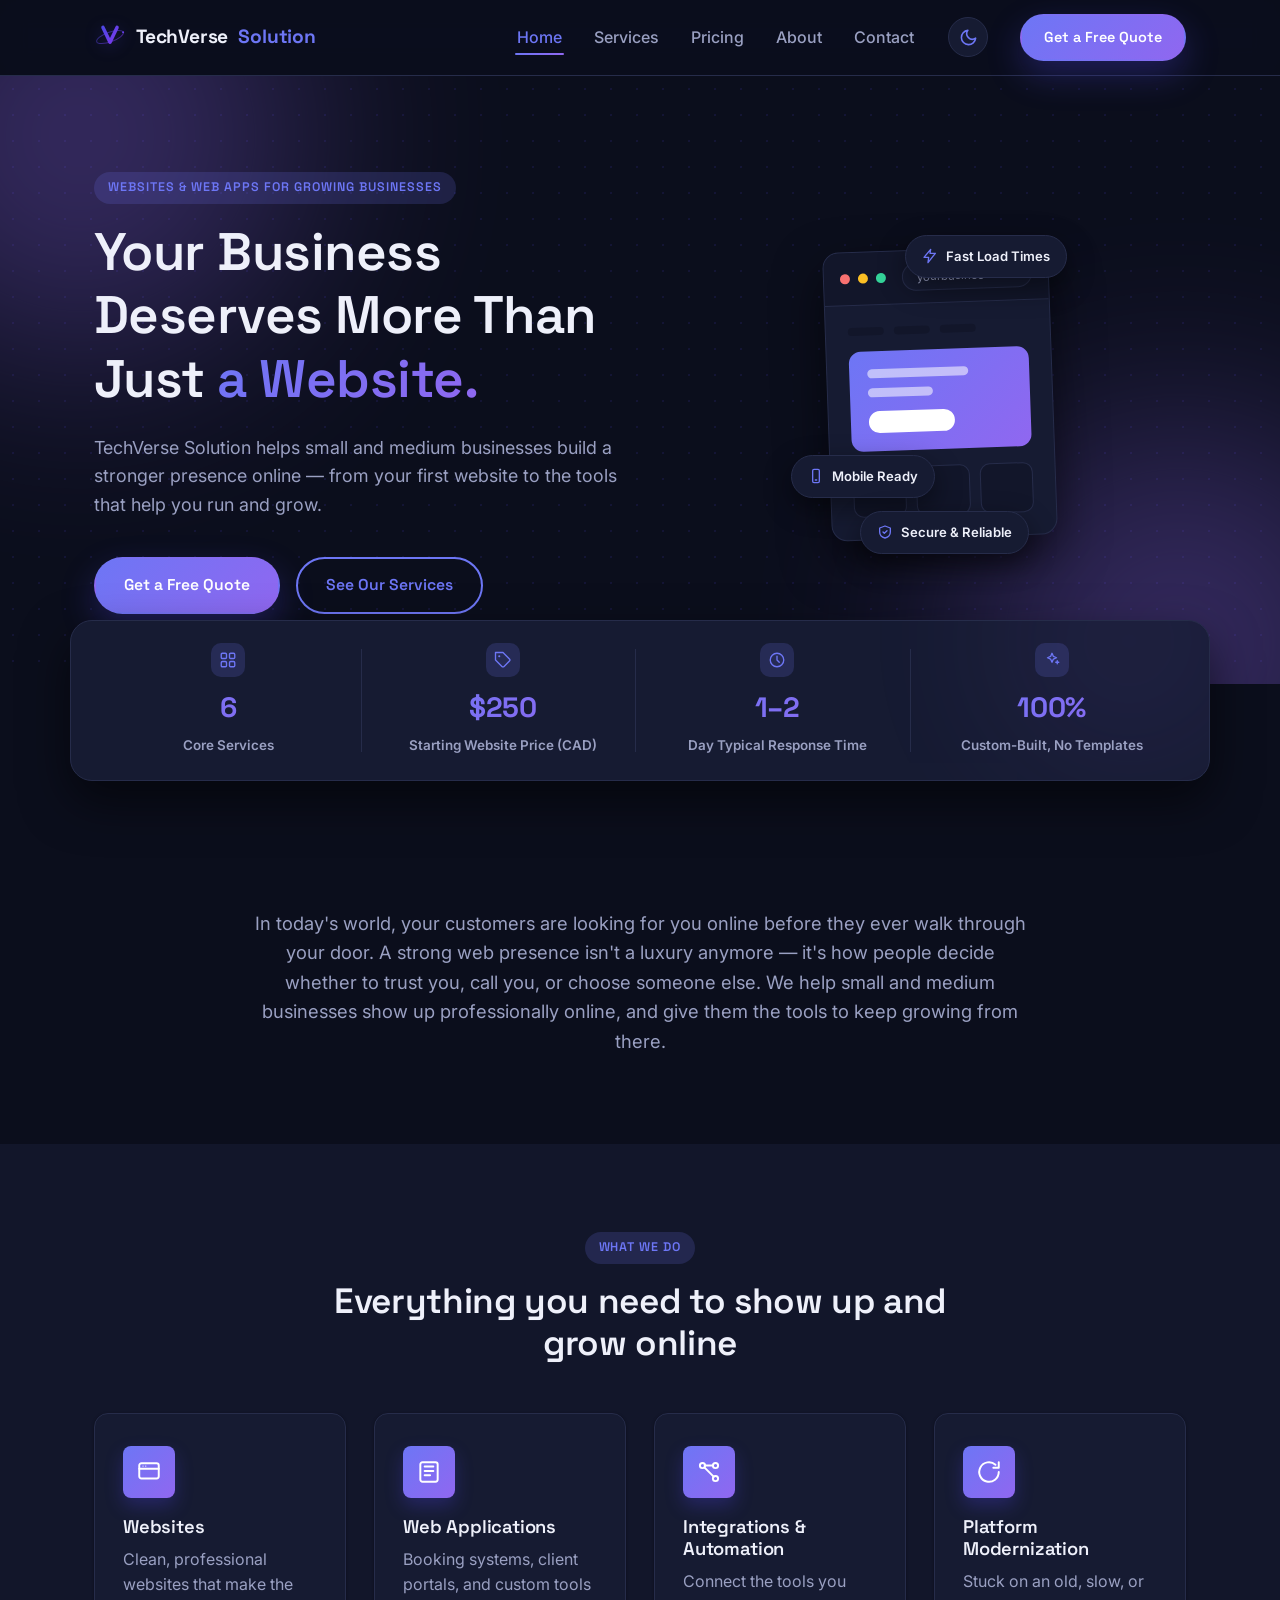
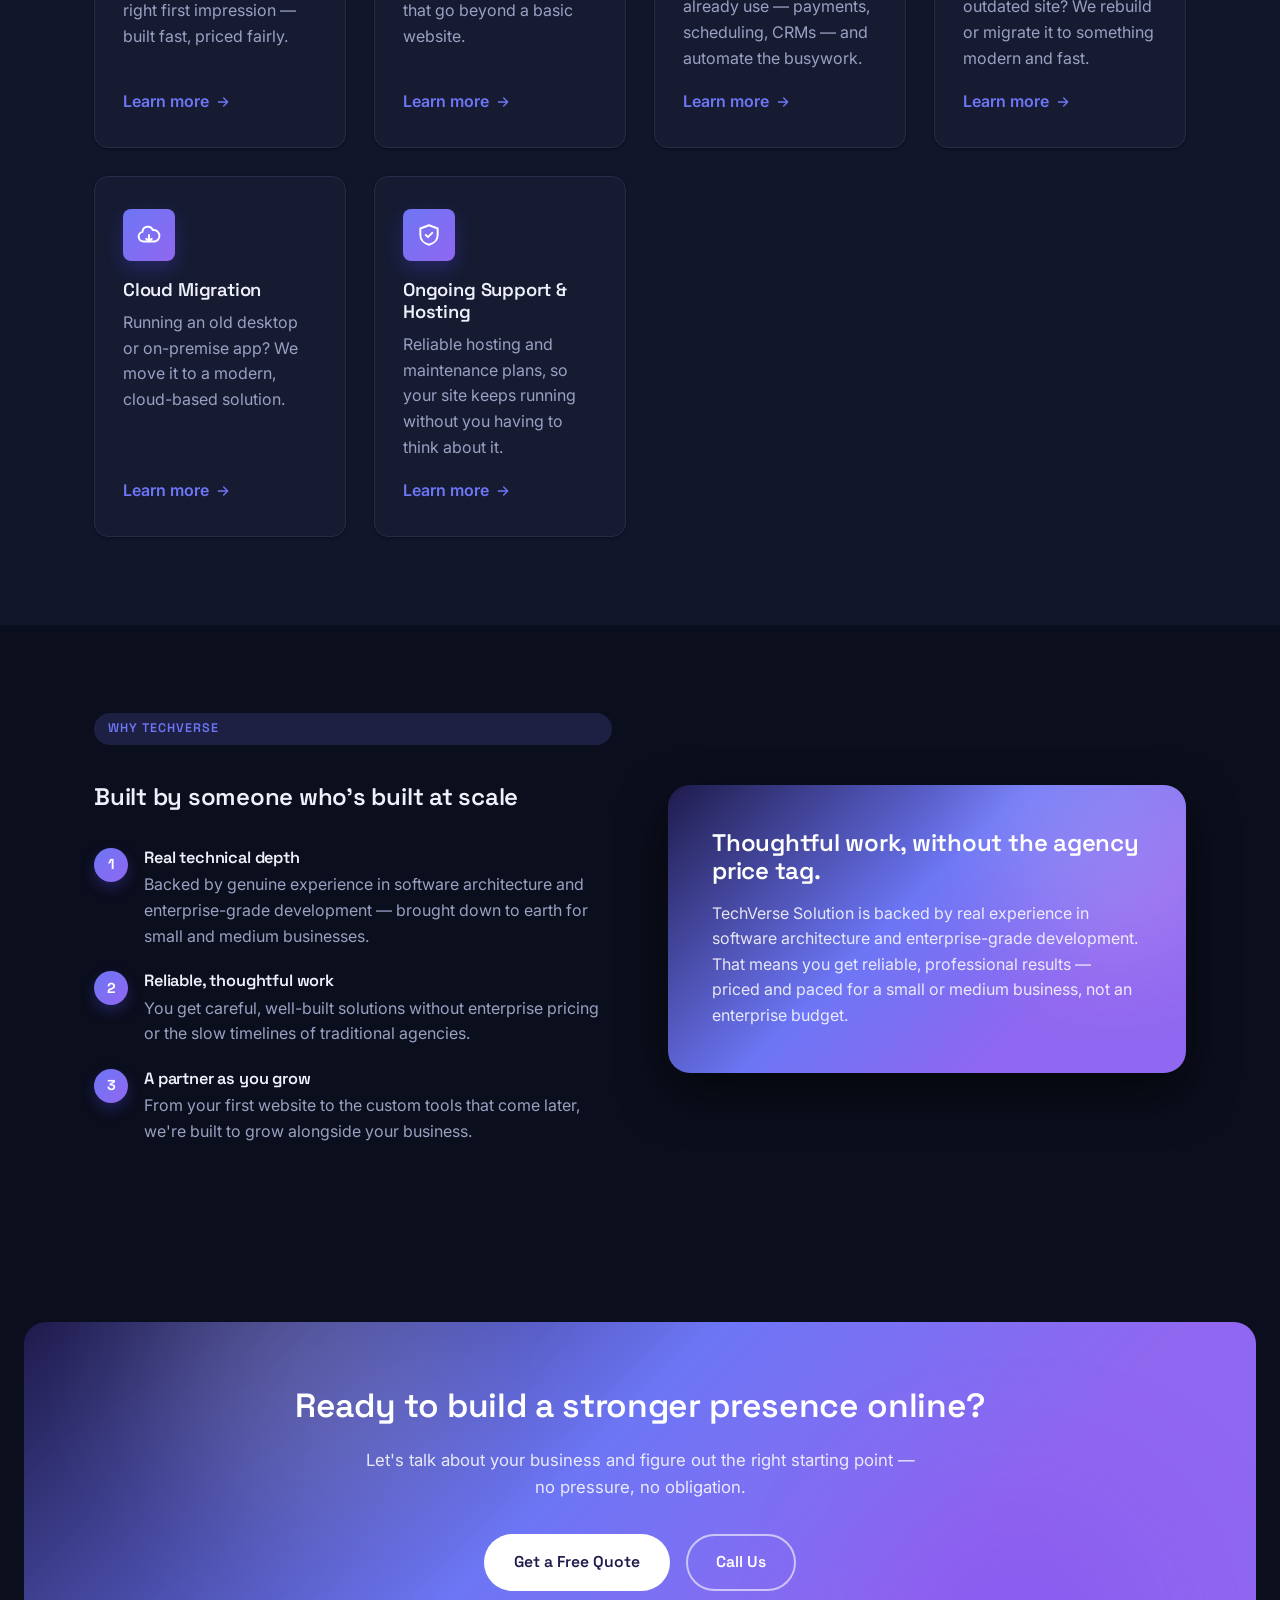
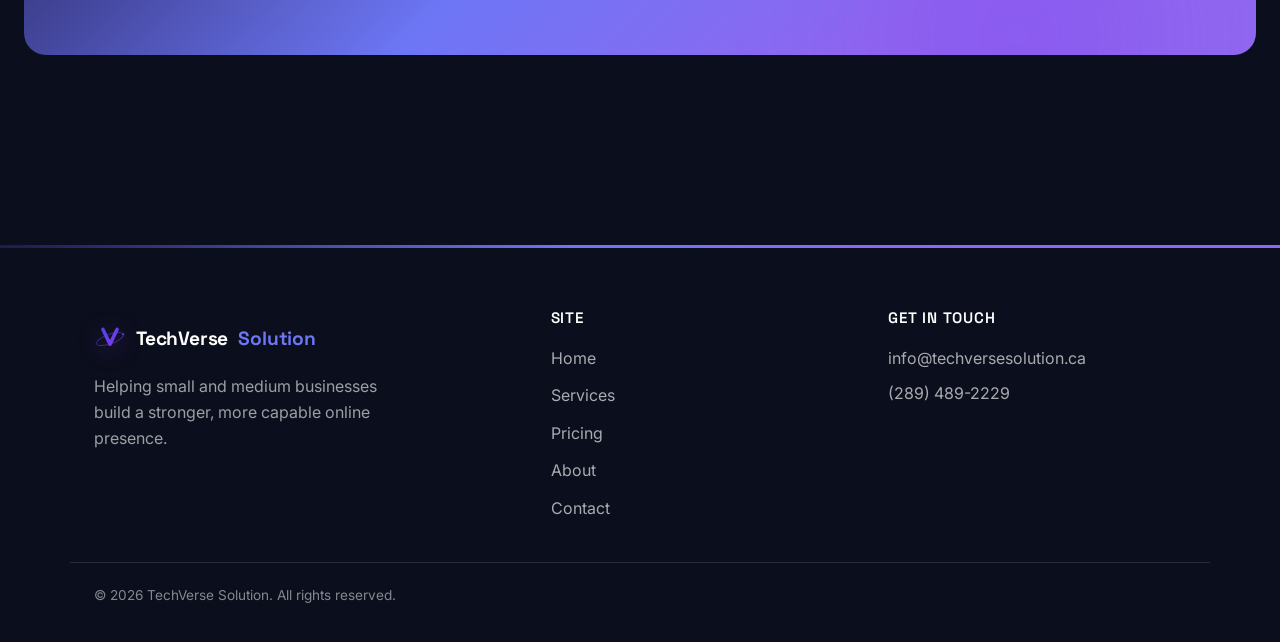
==== commit fdc87928: "updated light/dark mode" ====
--- a/index.html
+++ b/index.html
@@ -3,6 +3,17 @@
 <head>
 <meta charset="UTF-8" />
 <script>document.documentElement.classList.add('js');</script>
+<script>
+(function () {
+  var theme = null;
+  try { theme = localStorage.getItem('tv-theme'); } catch (e) {}
+  if (theme !== 'light' && theme !== 'dark') {
+    var hour = new Date().getHours();
+    theme = (hour >= 7 && hour < 19) ? 'light' : 'dark';
+  }
+  document.documentElement.setAttribute('data-theme', theme);
+})();
+</script>
 <meta name="viewport" content="width=device-width, initial-scale=1.0" />
 <title>TechVerse Solution | Websites &amp; Web Apps for Small Businesses</title>
 <meta name="description" content="TechVerse Solution helps small and medium businesses build a stronger online presence — from professional websites to booking systems, integrations, and ongoing support." />
@@ -30,6 +41,10 @@
         <li><a href="about.html">About</a></li>
         <li><a href="contact.html">Contact</a></li>
       </ul>
+      <button type="button" class="theme-toggle" id="themeToggle" aria-label="Switch to dark mode" title="Switch to dark mode">
+        <svg class="icon-sun" viewBox="0 0 24 24" fill="none" stroke="currentColor" stroke-width="2" stroke-linecap="round" stroke-linejoin="round"><circle cx="12" cy="12" r="4"/><path d="M12 2v2M12 20v2M4.93 4.93l1.41 1.41M17.66 17.66l1.41 1.41M2 12h2M20 12h2M6.34 17.66l-1.41 1.41M19.07 4.93l-1.41 1.41"/></svg>
+        <svg class="icon-moon" viewBox="0 0 24 24" fill="none" stroke="currentColor" stroke-width="2" stroke-linecap="round" stroke-linejoin="round"><path d="M21 12.79A9 9 0 1 1 11.21 3a7 7 0 0 0 9.79 9.79Z"/></svg>
+      </button>
       <a href="contact.html" class="btn btn-primary nav-cta">Get a Free Quote</a>
     </nav>
   </div>
--- a/css/styles.css
+++ b/css/styles.css
@@ -20,6 +20,7 @@
   --color-accent-dark: var(--color-primary);
 
   --color-border: #e5e7f5;
+  --color-header-bg: rgba(247, 248, 252, 0.86);
 
   --gradient-primary: linear-gradient(135deg, var(--color-primary), var(--color-primary-2));
   --gradient-accent: linear-gradient(135deg, var(--color-accent), var(--color-accent-2));
@@ -44,6 +45,55 @@
   --header-height: 76px;
 }
 
+/* ---------- Dark theme ----------
+   Light values live on bare :root above. A visitor with no saved
+   preference gets the OS-level dark preference here as a no-JS fallback;
+   js/main.js normally sets data-theme itself (from a saved choice, or the
+   visitor's local time of day) before first paint, which is why the
+   data-theme rule below has to be able to win over prefers-color-scheme
+   in both directions. */
+@media (prefers-color-scheme: dark) {
+  :root:not([data-theme="light"]) {
+    --color-bg: #0b0e1c;
+    --color-bg-alt: #12162a;
+    --color-surface: #161b32;
+    --color-text: #eef0fa;
+    --color-text-muted: #9aa0c2;
+    --color-primary: #6d76f5;
+    --color-primary-2: #9067f0;
+    --color-primary-light: rgba(109, 118, 245, 0.18);
+    --color-border: #262c4a;
+    --color-header-bg: rgba(11, 14, 28, 0.82);
+    --shadow-sm: 0 1px 3px rgba(0, 0, 0, 0.4);
+    --shadow: 0 10px 28px rgba(0, 0, 0, 0.45);
+    --shadow-lg: 0 20px 48px rgba(0, 0, 0, 0.55);
+  }
+}
+
+:root[data-theme="dark"] {
+  --color-bg: #0b0e1c;
+  --color-bg-alt: #12162a;
+  --color-surface: #161b32;
+  --color-text: #eef0fa;
+  --color-text-muted: #9aa0c2;
+  --color-primary: #6d76f5;
+  --color-primary-2: #9067f0;
+  --color-primary-light: rgba(109, 118, 245, 0.18);
+  --color-border: #262c4a;
+  --color-header-bg: rgba(11, 14, 28, 0.82);
+  --shadow-sm: 0 1px 3px rgba(0, 0, 0, 0.4);
+  --shadow: 0 10px 28px rgba(0, 0, 0, 0.45);
+  --shadow-lg: 0 20px 48px rgba(0, 0, 0, 0.55);
+}
+
+html {
+  transition: background-color 0.25s ease;
+}
+
+body {
+  transition: background-color 0.25s ease, color 0.25s ease;
+}
+
 /* ---------- Reset ---------- */
 *,
 *::before,
@@ -87,7 +137,7 @@
   line-height: 1.2;
   letter-spacing: -0.01em;
   margin: 0 0 0.6em;
-  color: #0e1122;
+  color: var(--color-text);
 }
 
 p {
@@ -269,7 +319,7 @@
   position: sticky;
   top: 0;
   z-index: 100;
-  background: rgba(247, 248, 252, 0.86);
+  background: var(--color-header-bg);
   backdrop-filter: saturate(180%) blur(14px);
   border-bottom: 1px solid var(--color-border);
   height: var(--header-height);
@@ -291,7 +341,7 @@
   font-family: var(--font-heading);
   font-weight: 700;
   font-size: 1.2rem;
-  color: var(--color-primary-dark);
+  color: var(--color-text);
   letter-spacing: -0.01em;
 }
 
@@ -360,6 +410,45 @@
 .nav-cta {
   padding: 10px 22px;
   font-size: 0.9rem;
+}
+
+/* ---------- Theme toggle ---------- */
+.theme-toggle {
+  display: inline-flex;
+  align-items: center;
+  justify-content: center;
+  flex-shrink: 0;
+  width: 40px;
+  height: 40px;
+  border-radius: 50%;
+  border: 1px solid var(--color-border);
+  background: var(--color-surface);
+  color: var(--color-primary);
+  cursor: pointer;
+  padding: 0;
+  transition: transform 0.15s ease, border-color 0.15s ease, background 0.15s ease;
+}
+
+.theme-toggle:hover {
+  transform: translateY(-2px);
+  border-color: var(--color-primary);
+}
+
+.theme-toggle svg {
+  width: 19px;
+  height: 19px;
+}
+
+.theme-toggle .icon-moon {
+  display: none;
+}
+
+html[data-theme="dark"] .theme-toggle .icon-sun {
+  display: none;
+}
+
+html[data-theme="dark"] .theme-toggle .icon-moon {
+  display: inline-flex;
 }
 
 .nav-toggle {
@@ -379,7 +468,7 @@
   display: block;
   height: 2px;
   width: 100%;
-  background: var(--color-primary-dark);
+  background: var(--color-text);
   border-radius: 2px;
   transition: transform 0.2s ease, opacity 0.2s ease;
 }
@@ -493,7 +582,7 @@
 
 .browser-url {
   margin-left: 8px;
-  background: #ffffff;
+  background: var(--color-surface);
   border: 1px solid var(--color-border);
   border-radius: 999px;
   padding: 4px 14px;
@@ -1441,6 +1530,10 @@
     align-self: flex-start;
   }
 
+  .theme-toggle {
+    align-self: flex-start;
+  }
+
   .service-row {
     grid-template-columns: 1fr;
   }
@@ -1502,3 +1595,368 @@
   .chip-1 { top: -38px; right: -6px; }
   .chip-3 { right: 4px; }
 }
+
+/* ============================================
+   Digital Business Card (/card)
+   ============================================ */
+.card-shell {
+  position: relative;
+  overflow: hidden;
+  min-height: 100vh;
+  display: flex;
+  flex-direction: column;
+  align-items: center;
+  justify-content: center;
+  gap: 30px;
+  padding: 44px 20px 52px;
+  background:
+    radial-gradient(circle, rgba(79, 70, 229, 0.12) 1px, transparent 1px) 0 0 / 26px 26px,
+    var(--color-bg);
+}
+
+.card-shell::before,
+.card-shell::after {
+  content: "";
+  position: absolute;
+  width: 420px;
+  height: 420px;
+  border-radius: 50%;
+  filter: blur(110px);
+  opacity: 0.3;
+  z-index: 0;
+  pointer-events: none;
+}
+
+.card-shell::before {
+  background: var(--color-primary-2);
+  top: -160px;
+  left: -160px;
+}
+
+.card-shell::after {
+  background: var(--color-accent-2);
+  bottom: -160px;
+  right: -140px;
+}
+
+.card-shell-top {
+  position: relative;
+  z-index: 1;
+  width: 100%;
+  max-width: 380px;
+  display: flex;
+  align-items: center;
+  justify-content: space-between;
+  gap: 16px;
+}
+
+.card-shell-brand {
+  display: flex;
+  align-items: center;
+  gap: 8px;
+  font-family: var(--font-heading);
+  font-weight: 700;
+  font-size: 1.05rem;
+  color: var(--color-text);
+}
+
+.card-shell-brand span {
+  color: var(--color-accent-dark);
+}
+
+.card-shell-brand .logo-icon {
+  width: 28px;
+  height: 28px;
+  flex-shrink: 0;
+  filter: drop-shadow(0 3px 8px rgba(79, 70, 229, 0.3));
+}
+
+.card-shell-more {
+  position: relative;
+  z-index: 1;
+  font-weight: 600;
+  font-size: 0.92rem;
+  color: var(--color-text-muted);
+  transition: color 0.15s ease;
+}
+
+.card-shell-more:hover {
+  color: var(--color-primary);
+}
+
+/* ---- Card wrap: hosts the stack shadow + floating chips ---- */
+.biz-card-wrap {
+  position: relative;
+  z-index: 1;
+  width: 100%;
+  max-width: 380px;
+}
+
+.biz-card-stack {
+  position: absolute;
+  inset: 16px -12px -18px 16px;
+  border-radius: var(--radius-lg);
+  background: linear-gradient(135deg, rgba(79, 70, 229, 0.4), rgba(124, 58, 237, 0.4));
+  transform: rotate(3deg);
+  z-index: 0;
+}
+
+/* ---- The card itself ---- */
+.biz-card {
+  position: relative;
+  z-index: 1;
+  overflow: hidden;
+  background: var(--color-surface);
+  border-radius: var(--radius-lg);
+  box-shadow: var(--shadow-lg);
+  will-change: transform;
+}
+
+/* ---- Hero panel: dark gradient photo seam ---- */
+.biz-card-hero {
+  position: relative;
+  height: 172px;
+  overflow: hidden;
+  background:
+    radial-gradient(circle, rgba(255, 255, 255, 0.16) 1px, transparent 1px) 0 0 / 16px 16px,
+    var(--gradient-hero);
+}
+
+.biz-card-hero::before {
+  content: "";
+  position: absolute;
+  width: 220px;
+  height: 220px;
+  border-radius: 50%;
+  background: rgba(255, 255, 255, 0.16);
+  filter: blur(50px);
+  top: -90px;
+  right: -60px;
+  pointer-events: none;
+}
+
+.biz-card-noise {
+  position: absolute;
+  inset: 0;
+  background: #ffffff;
+  filter: url(#grainFilter);
+  opacity: 0.4;
+  mix-blend-mode: overlay;
+  pointer-events: none;
+}
+
+/* ---- Avatar straddling the hero/body seam ---- */
+.biz-card-avatar {
+  position: relative;
+  z-index: 2;
+  width: 128px;
+  height: 128px;
+  margin: -64px auto 0;
+  border-radius: 50%;
+  background: var(--gradient-accent);
+  padding: 4px;
+  box-shadow: 0 16px 32px rgba(30, 27, 75, 0.35);
+}
+
+.biz-card-avatar-ring {
+  width: 100%;
+  height: 100%;
+  border-radius: 50%;
+  background: #ffffff;
+  padding: 4px;
+}
+
+.biz-card-avatar-inner {
+  position: relative;
+  width: 100%;
+  height: 100%;
+  border-radius: 50%;
+  overflow: hidden;
+  background: var(--color-bg-alt);
+  display: flex;
+  align-items: center;
+  justify-content: center;
+}
+
+.biz-card-avatar-fallback {
+  font-family: var(--font-heading);
+  font-weight: 700;
+  font-size: 1.9rem;
+  background: var(--gradient-primary);
+  -webkit-background-clip: text;
+  background-clip: text;
+  color: transparent;
+}
+
+.biz-card-avatar-photo {
+  position: absolute;
+  inset: 0;
+  width: 100%;
+  height: 100%;
+  object-fit: cover;
+  object-position: 50% 18%;
+  opacity: 0;
+  transition: opacity 0.4s ease;
+}
+
+.biz-card-avatar-photo.is-loaded {
+  opacity: 1;
+}
+
+/* ---- Body content ---- */
+.biz-card-body {
+  padding: 14px 28px 30px;
+  text-align: center;
+}
+
+.biz-card-body h1 {
+  font-size: 1.45rem;
+  margin: 2px 0 0.2em;
+}
+
+.biz-card-role {
+  font-family: var(--font-heading);
+  font-weight: 600;
+  font-size: 0.92rem;
+  color: var(--color-primary);
+  margin-bottom: 12px;
+}
+
+.biz-card-tagline {
+  color: var(--color-text-muted);
+  font-size: 0.9rem;
+  max-width: 270px;
+  margin: 0 auto 20px;
+}
+
+.biz-card-tags {
+  display: flex;
+  flex-wrap: wrap;
+  justify-content: center;
+  gap: 8px;
+  margin-bottom: 22px;
+}
+
+.biz-card-tag {
+  font-family: var(--font-heading);
+  font-size: 0.7rem;
+  font-weight: 600;
+  color: var(--color-primary);
+  background: var(--color-primary-light);
+  border-radius: 999px;
+  padding: 6px 12px;
+}
+
+.biz-card-divider {
+  height: 1px;
+  background: var(--color-border);
+  margin-bottom: 16px;
+}
+
+.biz-card-contacts {
+  display: flex;
+  flex-direction: column;
+  gap: 4px;
+  margin-bottom: 22px;
+  text-align: left;
+}
+
+.biz-card-contact-row {
+  display: flex;
+  align-items: center;
+  gap: 12px;
+  padding: 9px 10px;
+  border-radius: var(--radius-sm);
+  color: var(--color-text);
+  transition: background 0.15s ease, transform 0.15s ease;
+}
+
+.biz-card-contact-row:hover {
+  background: var(--color-bg-alt);
+  transform: translateX(2px);
+}
+
+.biz-card-contact-icon {
+  width: 38px;
+  height: 38px;
+  border-radius: 50%;
+  background: var(--color-primary-light);
+  color: var(--color-primary);
+  display: flex;
+  align-items: center;
+  justify-content: center;
+  flex-shrink: 0;
+}
+
+.biz-card-contact-icon svg {
+  width: 17px;
+  height: 17px;
+}
+
+.biz-card-contact-text {
+  flex: 1;
+  min-width: 0;
+  display: flex;
+  flex-direction: column;
+  gap: 1px;
+}
+
+.biz-card-contact-text .label {
+  font-size: 0.66rem;
+  font-weight: 600;
+  text-transform: uppercase;
+  letter-spacing: 0.04em;
+  color: var(--color-text-muted);
+}
+
+.biz-card-contact-text .value {
+  font-size: 0.9rem;
+  font-weight: 600;
+  color: var(--color-text);
+  white-space: nowrap;
+  overflow: hidden;
+  text-overflow: ellipsis;
+}
+
+.biz-card-contact-row .chevron {
+  width: 16px;
+  height: 16px;
+  color: var(--color-text-muted);
+  flex-shrink: 0;
+  transition: transform 0.15s ease, color 0.15s ease;
+}
+
+.biz-card-contact-row:hover .chevron {
+  transform: translateX(3px);
+  color: var(--color-primary);
+}
+
+.biz-card-footer {
+  display: flex;
+  align-items: center;
+  justify-content: center;
+  gap: 8px;
+  margin-top: 24px;
+  padding-top: 18px;
+  border-top: 1px solid var(--color-border);
+  font-family: var(--font-heading);
+  font-weight: 600;
+  font-size: 0.83rem;
+  color: var(--color-text-muted);
+}
+
+.biz-card-footer .logo-icon-sm {
+  width: 20px;
+  height: 20px;
+  flex-shrink: 0;
+}
+
+@media (max-width: 400px) {
+  .biz-card-body {
+    padding: 14px 20px 26px;
+  }
+
+  .biz-card-tags {
+    gap: 6px;
+  }
+}
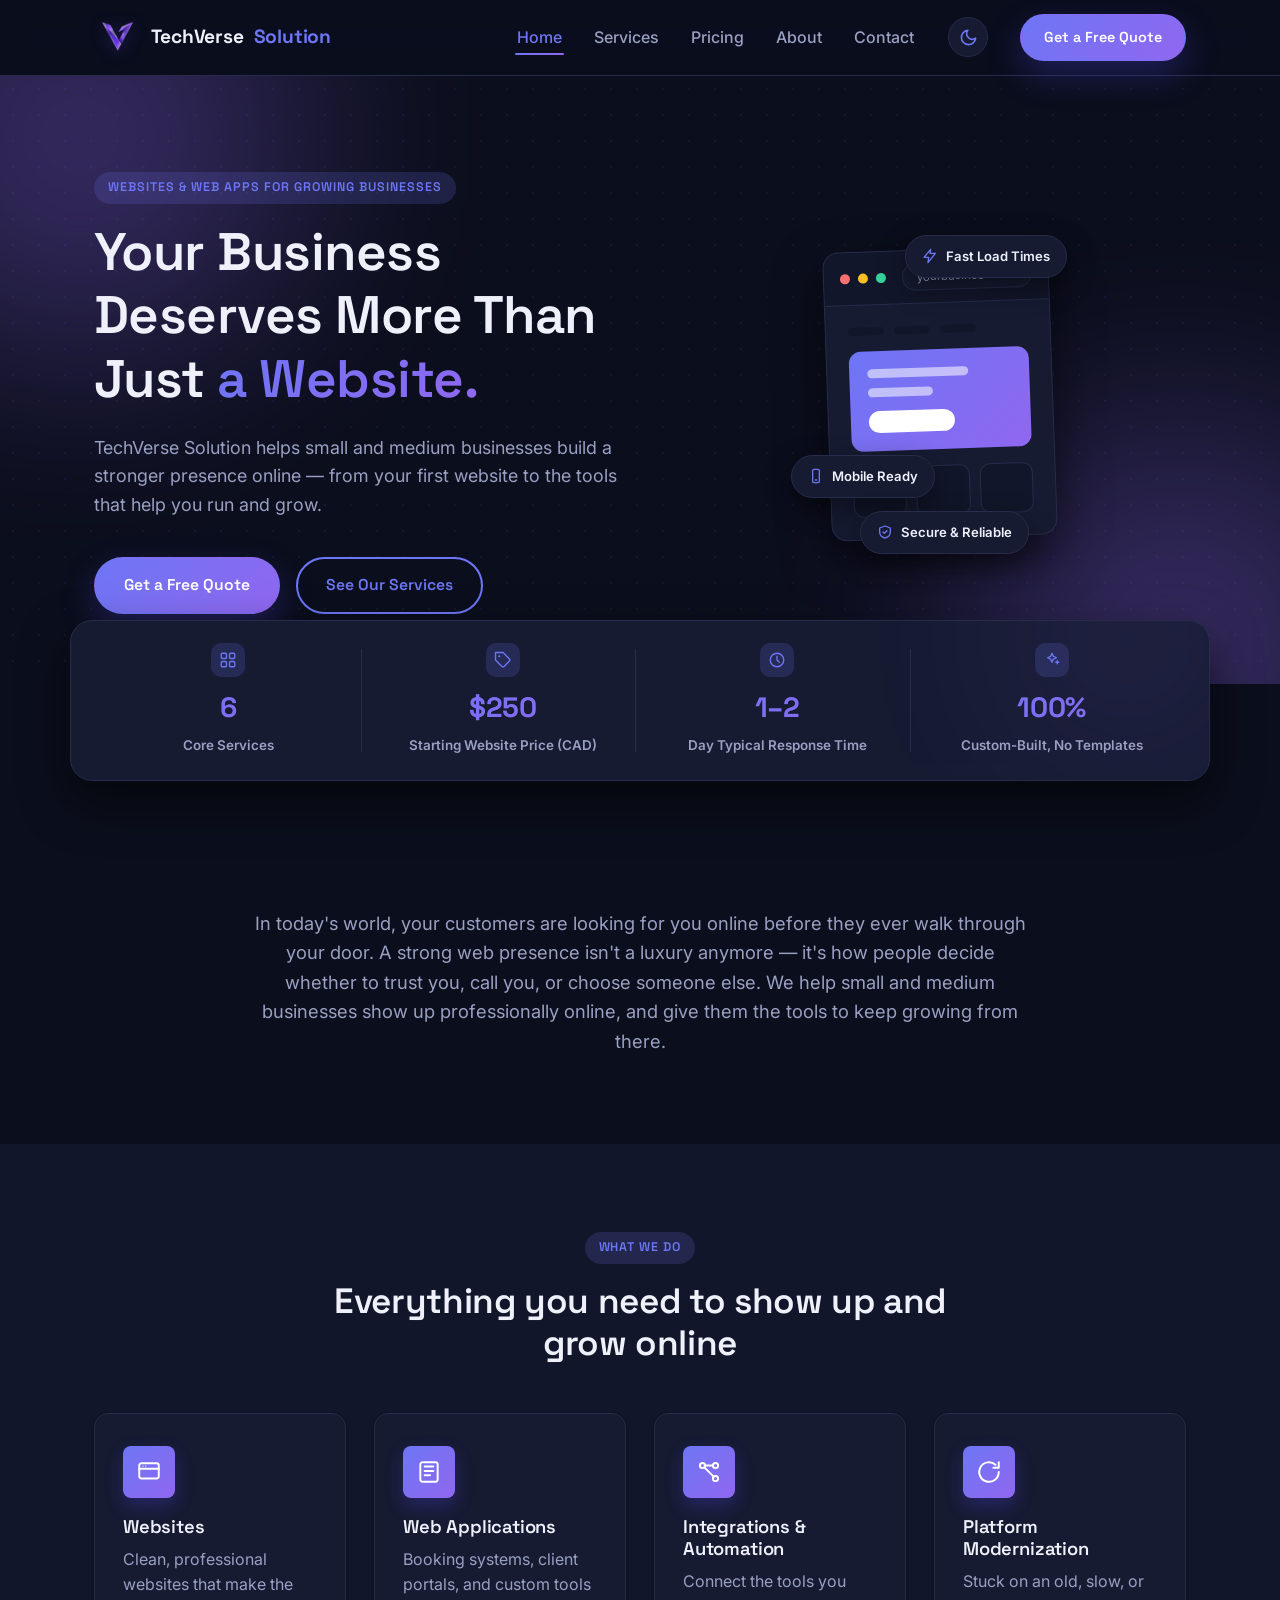
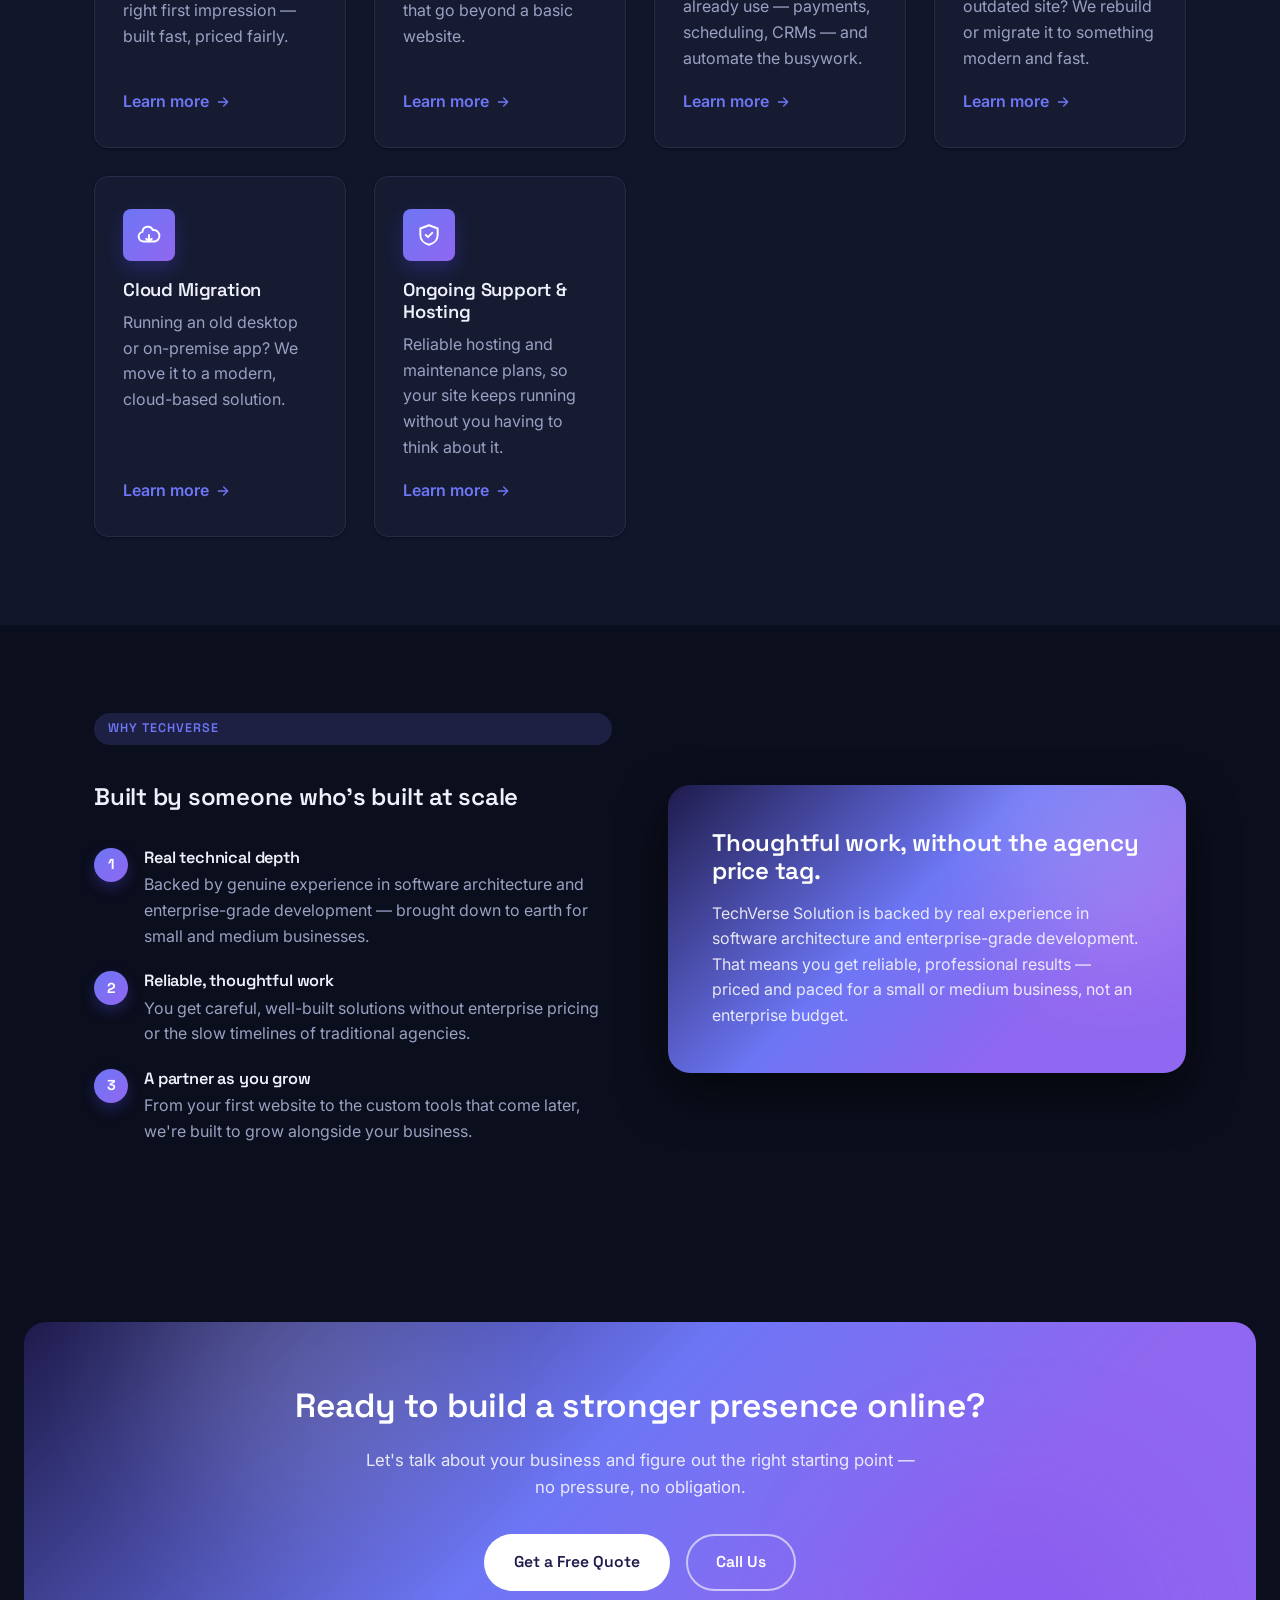
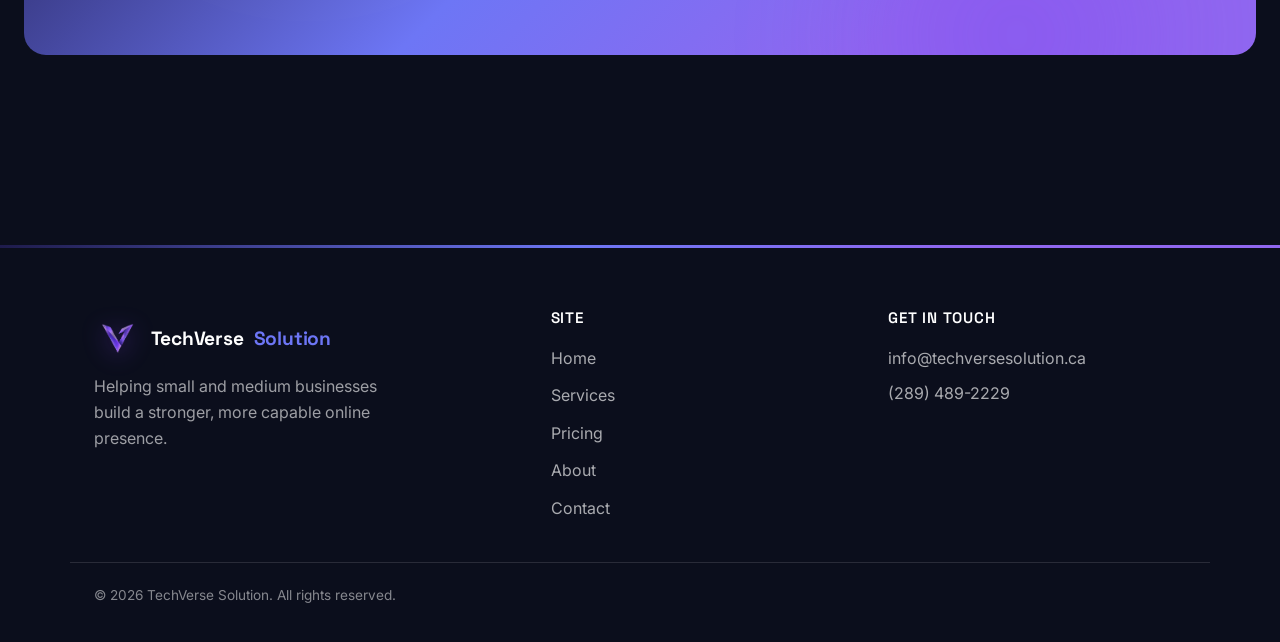
==== commit 6ff5f358: "Deploy V logo and favicon set across site" ====
--- a/index.html
+++ b/index.html
@@ -21,7 +21,10 @@
 <link rel="preconnect" href="https://fonts.gstatic.com" crossorigin />
 <link href="https://fonts.googleapis.com/css2?family=Inter:wght@400;500;600;700&family=Space+Grotesk:wght@500;600;700&display=swap" rel="stylesheet" />
 <link rel="stylesheet" href="css/styles.css" />
-<link rel="icon" type="image/svg+xml" href="favicon.svg" />
+<link rel="icon" type="image/x-icon" href="favicon.ico" />
+<link rel="icon" type="image/png" sizes="32x32" href="favicon-32x32.png" />
+<link rel="icon" type="image/png" sizes="16x16" href="favicon-16x16.png" />
+<link rel="apple-touch-icon" href="apple-touch-icon.png" />
 </head>
 <body>
 
@@ -29,7 +32,7 @@
 
 <header class="site-header">
   <div class="container header-inner">
-    <a href="index.html" class="logo"><svg class="logo-icon" viewBox="0 0 100 100" fill="none" aria-hidden="true"><ellipse cx="50" cy="50" rx="44" ry="15" transform="rotate(-20 50 50)" stroke="url(#tvGrad)" stroke-width="3" opacity="0.5"/><circle cx="91" cy="35" r="3.2" fill="url(#tvGrad)"/><path d="M28,20 L50,66 L72,20" stroke="url(#tvGrad)" stroke-width="11" stroke-linecap="round" stroke-linejoin="round"/></svg>TechVerse <span>Solution</span></a>
+    <a href="index.html" class="logo"><img class="logo-icon" src="img/v-logo.png" alt="TechVerse Solution logo" />TechVerse <span>Solution</span></a>
     <button class="nav-toggle" id="navToggle" aria-label="Toggle navigation" aria-expanded="false">
       <span></span><span></span><span></span>
     </button>
@@ -262,7 +265,7 @@
 <footer class="site-footer">
   <div class="container footer-inner">
     <div class="footer-brand">
-      <p class="logo"><svg class="logo-icon" viewBox="0 0 100 100" fill="none" aria-hidden="true"><ellipse cx="50" cy="50" rx="44" ry="15" transform="rotate(-20 50 50)" stroke="url(#tvGrad)" stroke-width="3" opacity="0.5"/><circle cx="91" cy="35" r="3.2" fill="url(#tvGrad)"/><path d="M28,20 L50,66 L72,20" stroke="url(#tvGrad)" stroke-width="11" stroke-linecap="round" stroke-linejoin="round"/></svg>TechVerse <span>Solution</span></p>
+      <p class="logo"><img class="logo-icon" src="img/v-logo.png" alt="TechVerse Solution logo" />TechVerse <span>Solution</span></p>
       <p>Helping small and medium businesses build a stronger, more capable online presence.</p>
     </div>
     <div class="footer-links">
--- a/css/styles.css
+++ b/css/styles.css
@@ -1960,3 +1960,8 @@
     gap: 6px;
   }
 }
+
+/* Brand logo image (replaces the old inline SVG mark) */
+img.logo-icon {
+  width: auto;
+}
